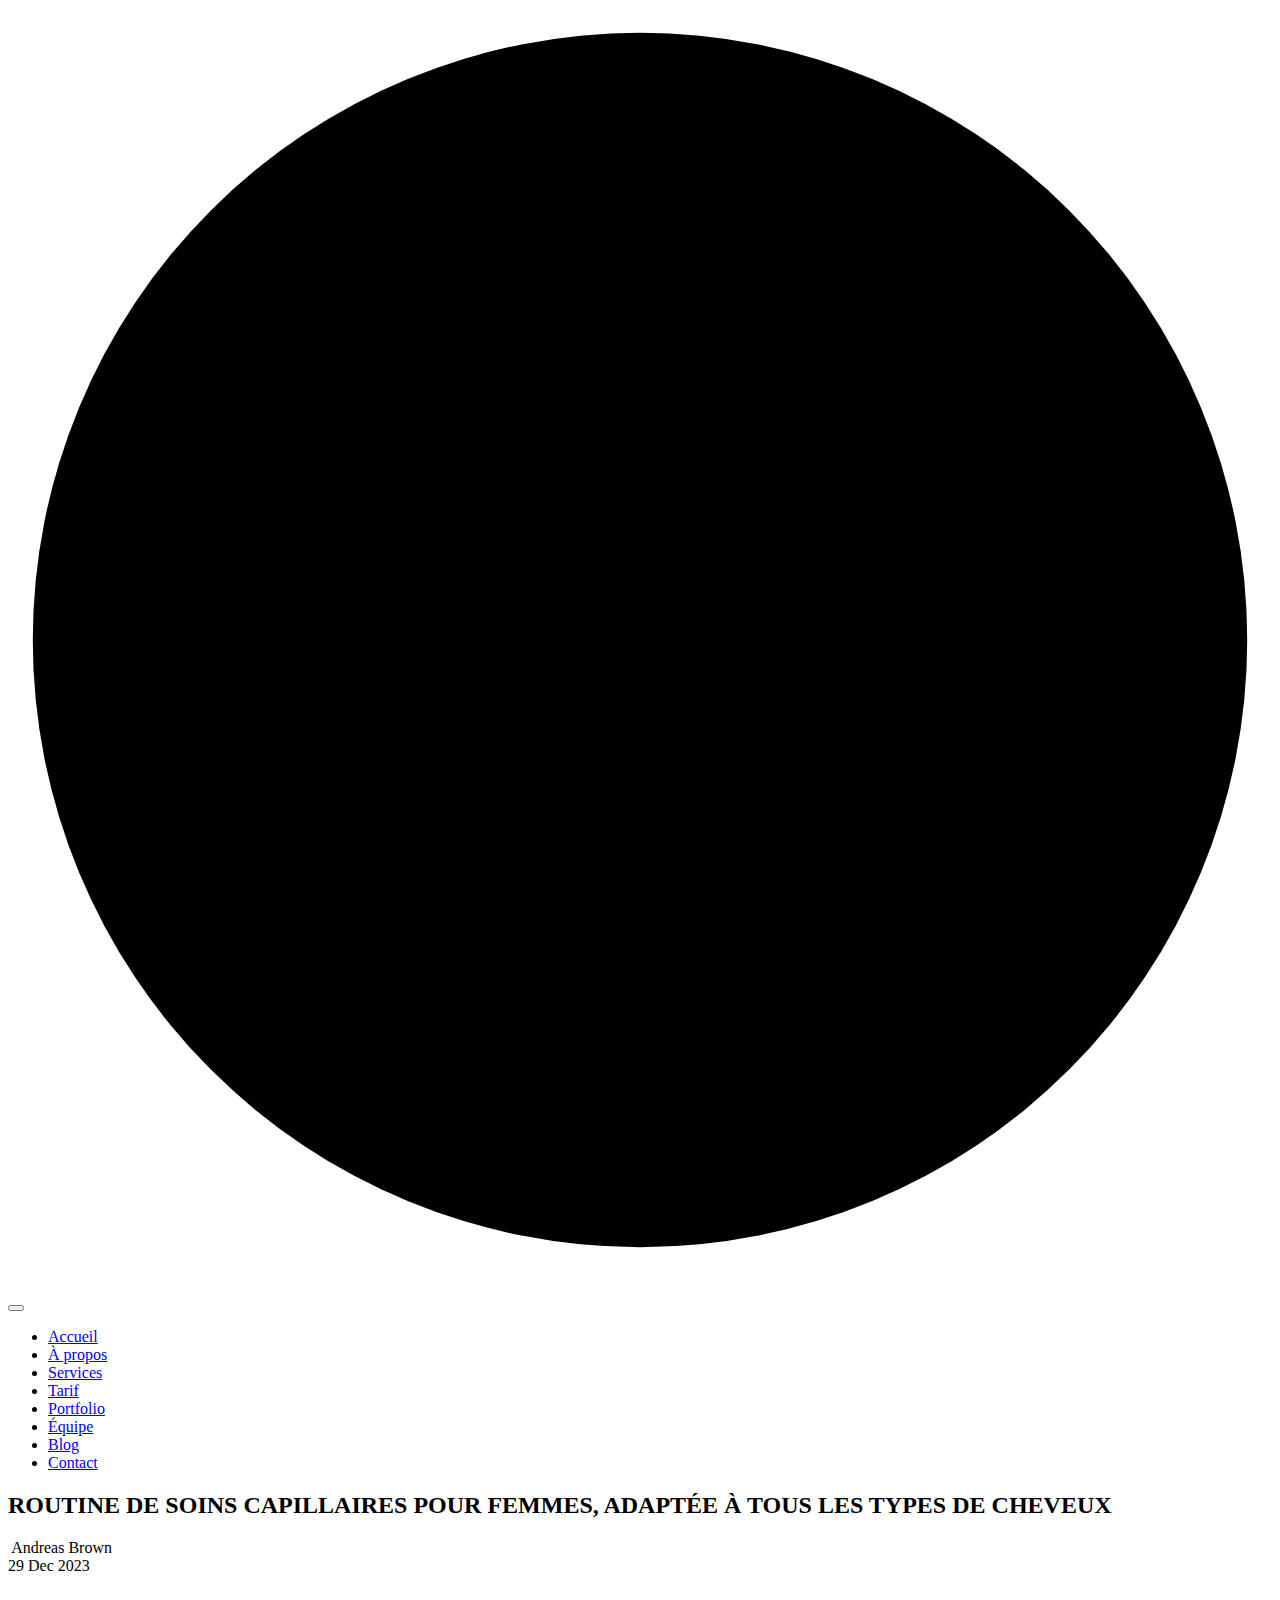
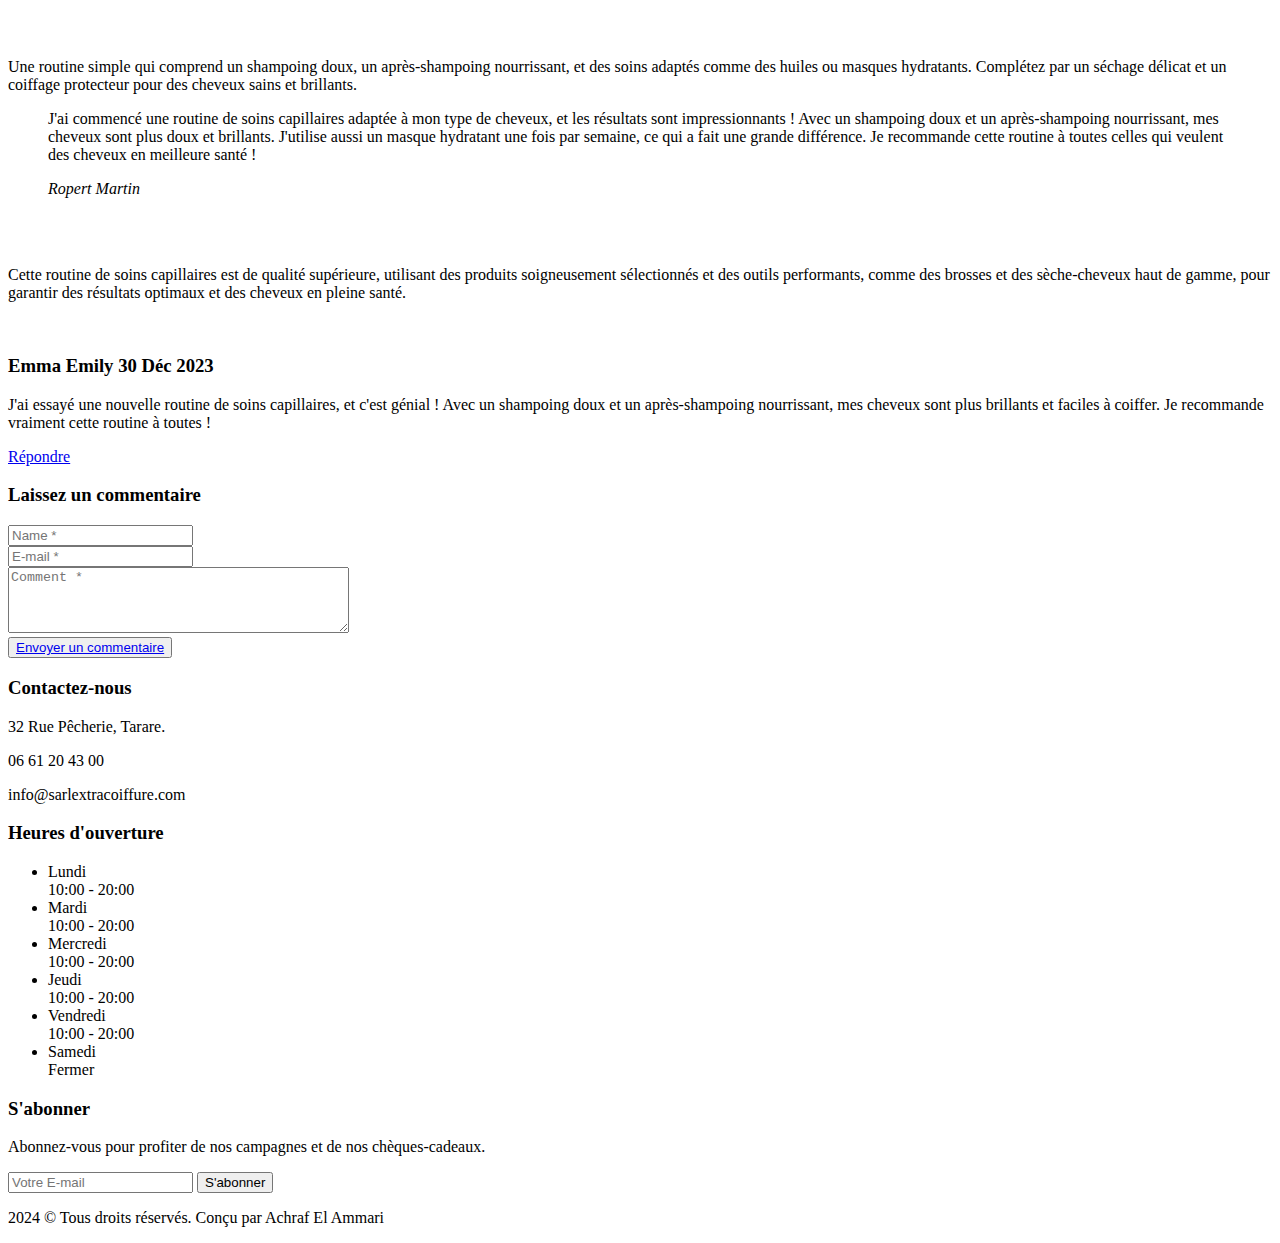
==== post.html @ 092f1a1e "Add files via upload" ====
<!DOCTYPE html>
<html lang="zxx">

<!-- Mirrored from duruthemes.com/demo/html/perukar/onepage-image/post.html by HTTrack Website Copier/3.x [XR&CO'2014], Wed, 23 Oct 2024 11:43:04 GMT -->
<head>
    <meta charset="utf-8">
    <meta http-equiv="X-UA-Compatible" content="IE=edge" />
    <meta name="viewport" content="width=device-width, initial-scale=1, maximum-scale=1" />
    <title>Sarl Extra Coiffure</title>
    <link rel="shortcut icon" href="img/logo1.png" />
    <link rel="stylesheet" href="../../../../../fonts.googleapis.com/css25aa4.css?family=Outfit:wght@300;400;500;600;700;800;900&amp;display=swap">
    <link rel="stylesheet" href="css/plugins.css" />
    <link rel="stylesheet" href="css/style.css" />
    <link rel="preconnect" href="https://fonts.googleapis.com">
    <link rel="preconnect" href="https://fonts.googleapis.com">
    <link rel="preconnect" href="https://fonts.gstatic.com" crossorigin>
    <link href="https://fonts.googleapis.com/css2?family=Kanit:ital,wght@0,100;0,200;0,300;0,400;0,500;0,600;0,700;0,800;0,900;1,100;1,200;1,300;1,400;1,500;1,600;1,700;1,800;1,900&family=Quicksand:wght@300..700&family=Ysabeau+SC:wght@1..1000&display=swap" rel="stylesheet">
    <link rel="preconnect" href="https://fonts.googleapis.com">
<link rel="preconnect" href="https://fonts.gstatic.com" crossorigin>
<link href="https://fonts.googleapis.com/css2?family=Kanit:ital,wght@0,100;0,200;0,300;0,400;0,500;0,600;0,700;0,800;0,900;1,100;1,200;1,300;1,400;1,500;1,600;1,700;1,800;1,900&family=Nunito:ital,wght@0,200..1000;1,200..1000&family=Quicksand:wght@300..700&family=Ysabeau+SC:wght@1..1000&display=swap" rel="stylesheet">
</head>
<body>
    <!-- Preloader -->
    <div class="preloader-bg"></div>
    <div id="preloader">
        <div id="preloader-status">
            <div class="preloader-position loader"> <span></span> </div>
        </div>
    </div>
    <!-- Progress scroll totop -->
    <div class="progress-wrap cursor-pointer">
        <svg class="progress-circle svg-content" width="100%" height="100%" viewBox="-1 -1 102 102">
            <path d="M50,1 a49,49 0 0,1 0,98 a49,49 0 0,1 0,-98" />
        </svg>
    </div>
    <!-- Navbar -->
    <nav class="navbar navbar-expand-lg">
        <div class="container">
            <!-- Logo -->
            <div class="logo-wrapper">
                <a class="logo" href="index.html"> <img src="img/logo.png" class="logo-img" alt=""> </a>
                <!-- <a class="logo" href="index.html"> <h2>Perukar <span>Barber Shop</span></h2> </a> -->
            </div>
            <!-- Button -->
            <button class="navbar-toggler" type="button" data-bs-toggle="collapse" data-bs-target="#navbar" aria-controls="navbar" aria-expanded="false" aria-label="Toggle navigation"> <span class="navbar-toggler-icon"><i class="ti-menu"></i></span> </button>
            <!-- Menu -->
            <div class="collapse navbar-collapse" id="navbar">
                <ul class="navbar-nav ms-auto">
                    <li class="nav-item"><a class="nav-link" href="index.html#home">Accueil</a></li>
                    <li class="nav-item"><a class="nav-link" href="index.html#about">À propos</a></li>
                    <li class="nav-item"><a class="nav-link" href="index.html#services">Services</a></li>
                    <li class="nav-item"><a class="nav-link" href="index.html#pricing">Tarif</a></li>
                    <li class="nav-item"><a class="nav-link" href="index.html#portfolio">Portfolio</a></li>
                    <li class="nav-item"><a class="nav-link" href="index.html#team">Équipe</a></li>
                    <li class="nav-item"><a class="nav-link" href="index.html#blog">Blog</a></li>
                    <li class="nav-item"><a class="nav-link" href="index.html#contact">Contact</a></li>
                </ul>
            </div>
        </div>
    </nav>
    <!-- Header Banner -->
    <div class="banner-header valign bg-img bg-fixed" data-overlay-dark="6" data-background="img/slider/8.png">
        <div class="container">
            <div class="row justify-content-center">
                <div class="col-md-8 text-center caption mt-60">
                    <h2>ROUTINE DE SOINS CAPILLAIRES POUR FEMMES, ADAPTÉE À TOUS LES TYPES DE CHEVEUX</h2>
                    <div class="post">
                        <div class="author"> <img src="img/team/3.jpg" alt="" class="avatar"> <span>Andreas Brown</span> </div>
                        <div class="date-comment"> <i class="ti-calendar"></i> 29 Dec 2023 </div>
                    </div>
                </div>
            </div>
        </div>
    </div>
    <!-- Post -->
    <section class="section-padding">
        <div class="container">
            <div class="row">
                <div class="col-md-12"> <img src="img/slider/8.png" class="mb-30" alt="">
                    <h3 style="color: white; font-family: 'Kanit', sans-serif;">ROUTINE DE SOINS CAPILLAIRES POUR FEMMES, ADAPTÉE À TOUS LES TYPES DE CHEVEUX</h3>
                    <p>Une routine simple qui comprend un shampoing doux, un après-shampoing nourrissant, et des soins adaptés comme des huiles ou masques hydratants. Complétez par un séchage délicat et un coiffage protecteur pour des cheveux sains et brillants.</p>
                    
                    <blockquote>
                        <p>J'ai commencé une routine de soins capillaires adaptée à mon type de cheveux, et les résultats sont impressionnants ! Avec un shampoing doux et un après-shampoing nourrissant, mes cheveux sont plus doux et brillants. J'utilise aussi un masque hydratant une fois par semaine, ce qui a fait une grande différence. Je recommande cette routine à toutes celles qui veulent des cheveux en meilleure santé !</p> <cite>Ropert Martin</cite>
                    </blockquote>
                    <div class="row">
                        <div class="col-md-6"> <img src="img/news/post1.png" class="mb-30" alt=""> </div>
                        <div class="col-md-6"> <img src="img/news/post2.png" class="mb-30" alt=""> </div>
                    </div>
                    <p>Cette routine de soins capillaires est de qualité supérieure, utilisant des produits soigneusement sélectionnés et des outils performants, comme des brosses et des sèche-cheveux haut de gamme, pour garantir des résultats optimaux et des cheveux en pleine santé.</p>
                </div>
            </div>
            <div class="post-comment-section">
                <div class="row">
                    <!-- Comment -->
                    <div class="col-md-6">
                        <div class="news-post-comment-wrap">
                            <div class="post-user-comment"> <img src="img/team/5.png" alt=""> </div>
                            <div class="post-user-content">
                                <h3>Emma Emily<span> 30 Déc 2023</span></h3>
                                <p>J'ai essayé une nouvelle routine de soins capillaires, et c'est génial ! Avec un shampoing doux et un après-shampoing nourrissant, mes cheveux sont plus brillants et faciles à coiffer. Je recommande vraiment cette routine à toutes !</p> <a class="post-repay" href="#">Répondre<i class="ti-back-left"></i></a>
                            </div>
                        </div>
                    </div>
                    <!-- Contact Form -->
                    <div class="col-md-5 offset-md-1 mb-30">
                        <h3 class="mb-30">Laissez un commentaire</h3>
                        <form method="post" class="row">
                            <div class="col-md-6">
                                <input type="text" name="name" id="name" placeholder="Name *" required="">
                            </div>
                            <div class="col-md-6">
                                <input type="email" name="email" id="email" placeholder="E-mail *" required="">
                            </div>
                            <div class="col-md-12">
                                <textarea name="message" id="message" cols="40" rows="4" placeholder="Comment *" required=""></textarea>
                            </div>
                            <div class="col-md-12">
                                <button class="button-4"><a href="#0"><span>Envoyer un commentaire</span></a></button>
                            </div>
                        </form>
                    </div>
                </div>
            </div>
        </div>
    </section>
    <!-- Footer -->
    <footer class="footer">
        <div class="footer-top">
            <div class="container">
                <div class="row">
                    <div class="col-md-3">
                        <div class="footer-column footer-contact">
                            <h3 class="footer-title">Contactez-nous</h3>
                            <p class="footer-contact-text">32 Rue Pêcherie, Tarare.
                            </p>
                            <div class="footer-contact-info">
                                <p class="footer-contact-phone">06 61 20 43 00</p>
                                <p class="footer-contact-mail">info@sarlextracoiffure.com</p>
                            </div>
                            <div class="footer-about-social-list"> <a href="#"><i class="ti-instagram"></i></a> <a href="#"><i class="ti-twitter"></i></a> <a href="#"><i class="ti-youtube"></i></a> <a href="#"><i class="ti-facebook"></i></a> <a href="#"><i class="ti-pinterest"></i></a> </div>
                        </div>
                    </div>
                    <div class="col-md-3 offset-md-1">
                        <div class="item opening">
                            <h3 class="footer-title">Heures d'ouverture</h3>
                            <ul>
                                <li>
                                    <div class="tit">Lundi</div>
                                    <div class="dots"></div> <span>10:00 - 20:00</span>
                                </li>
                                <li>
                                    <div class="tit">Mardi</div>
                                    <div class="dots"></div> <span>10:00 - 20:00</span>
                                </li>
                                <li>
                                    <div class="tit">Mercredi</div>
                                    <div class="dots"></div> <span>10:00 - 20:00</span>
                                </li>
                                <li>
                                    <div class="tit">Jeudi</div>
                                    <div class="dots"></div> <span>10:00 - 20:00</span>
                                </li>
                                <li>
                                    <div class="tit">Vendredi</div>
                                    <div class="dots"></div> <span>10:00 - 20:00</span>
                                </li>
                                <li>
                                    <div class="tit">Samedi</div>
                                    <div class="dots"></div> <span>Fermer</span>
                                </li>
                            </ul>
                        </div>
                    </div>
                    <div class="col-md-4 offset-md-1">
                        <div class="footer-column footer-explore clearfix">
                            <h3 class="footer-title">S'abonner</h3>
                            <div class="row subscribe">
                                <div class="col-md-12">
                                    <p>Abonnez-vous pour profiter de nos campagnes et de nos chèques-cadeaux.</p>
                                    <form>
                                        <input type="text" name="search" placeholder="Votre E-mail" required>
                                        <button>S'abonner</button>
                                    </form>
                                </div>
                            </div>
                        </div>
                    </div>
                </div>
            </div>
        </div>
        <div class="footer-bottom">
            <div class="container">
                <div class="row">
                    <div class="col-md-12">
                        <div class="footer-bottom-inner">
                            <p class="footer-bottom-copy-right">2024 © Tous droits réservés. Conçu par <a target="_blank">Achraf El Ammari</a></p>
                        </div>
                    </div>
                </div>
            </div>
        </div>
    </footer>
    <!-- jQuery -->
    <script src="js/jquery-3.6.3.min.js"></script>
    <script src="js/jquery-migrate-3.0.0.min.js"></script>
    <script src="js/modernizr-2.6.2.min.js"></script>
    <script src="js/imagesloaded.pkgd.min.js"></script>
    <script src="js/jquery.isotope.v3.0.2.js"></script>
    
    <script src="js/popper.min.js"></script>
    <script src="js/bootstrap.min.js"></script>
    <script src="js/scrollIt.min.js"></script>
    <script src="js/jquery.waypoints.min.js"></script>
    <script src="js/owl.carousel.min.js"></script>
    <script src="js/jquery.stellar.min.js"></script>
    <script src="js/jquery.magnific-popup.js"></script>
    <script src="js/YouTubePopUp.js"></script>
    <script src="js/select2.js"></script>
    <script src="js/datepicker.js"></script>
    <script src="js/smooth-scroll.min.js"></script>
    <script src="js/custom.js"></script>
</body>

<!-- Mirrored from duruthemes.com/demo/html/perukar/onepage-image/index.html by HTTrack Website Copier/3.x [XR&CO'2014], Wed, 23 Oct 2024 11:42:43 GMT -->
</html>
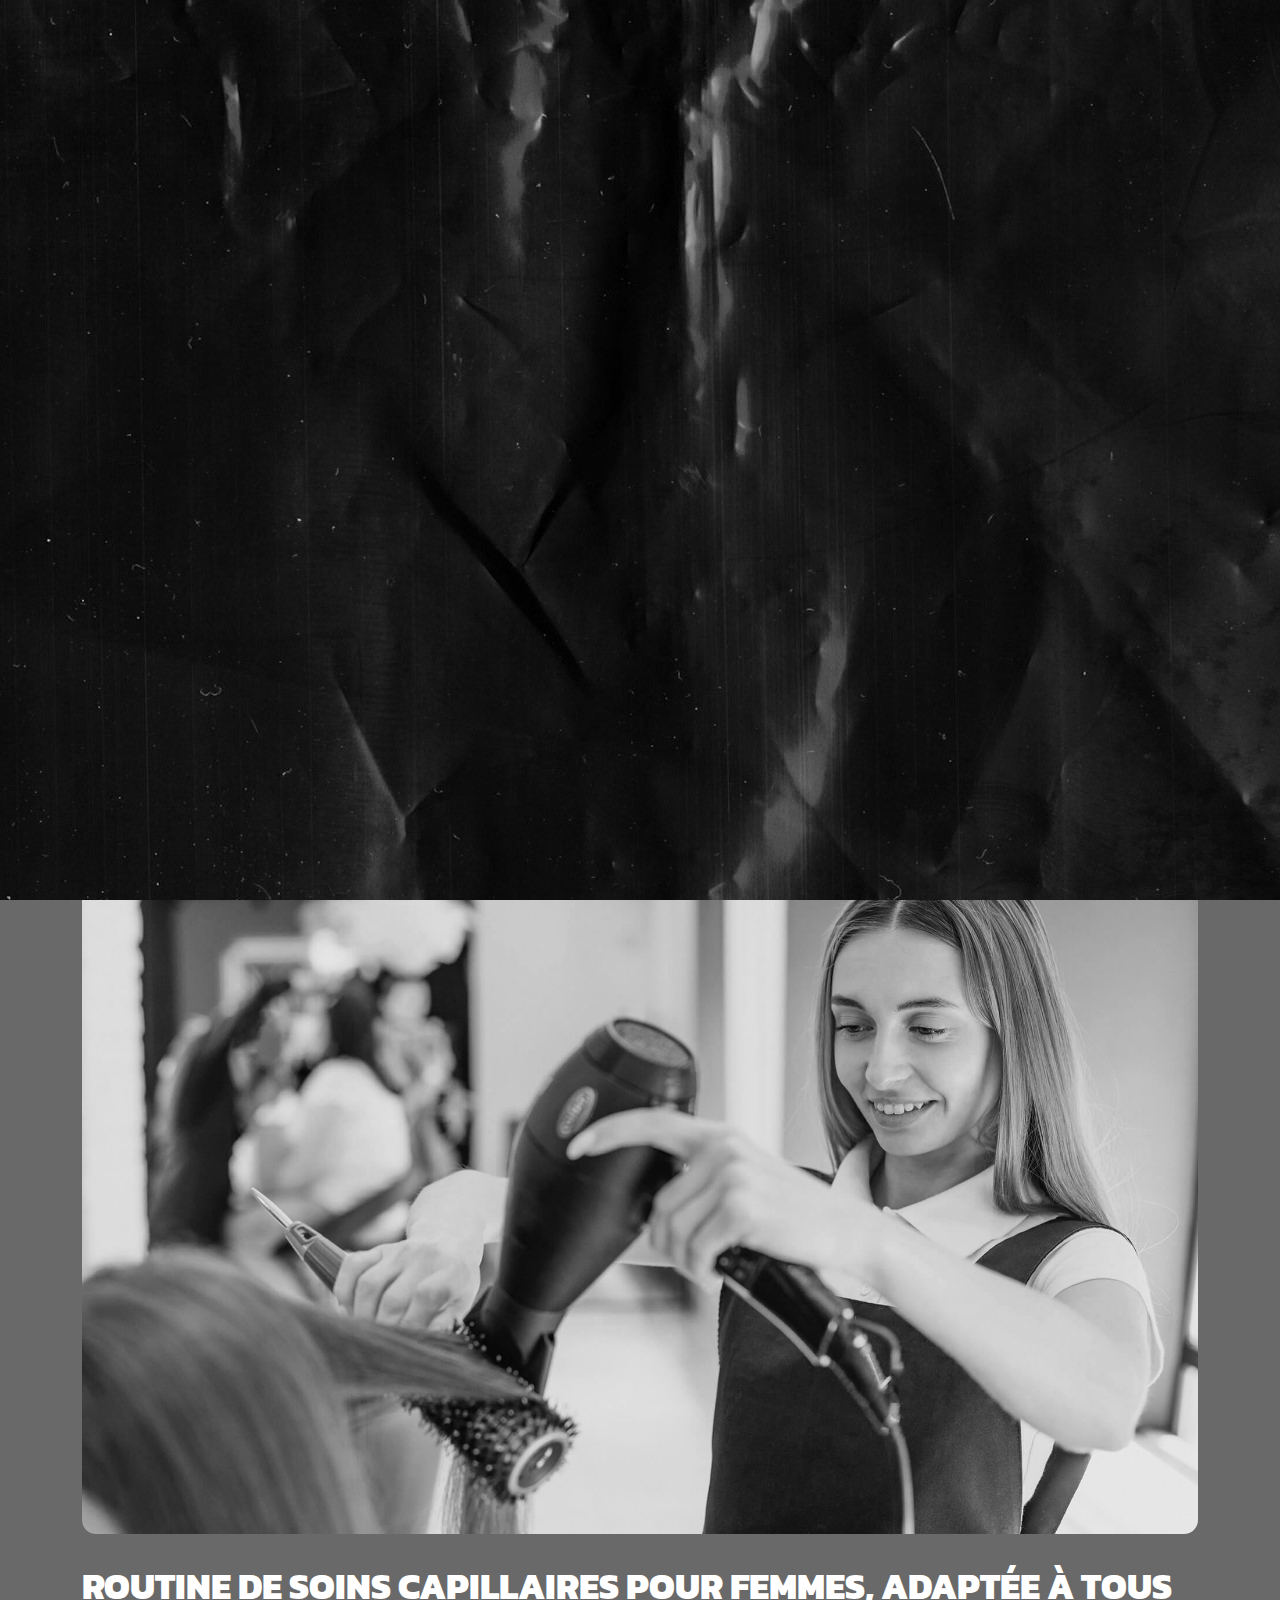
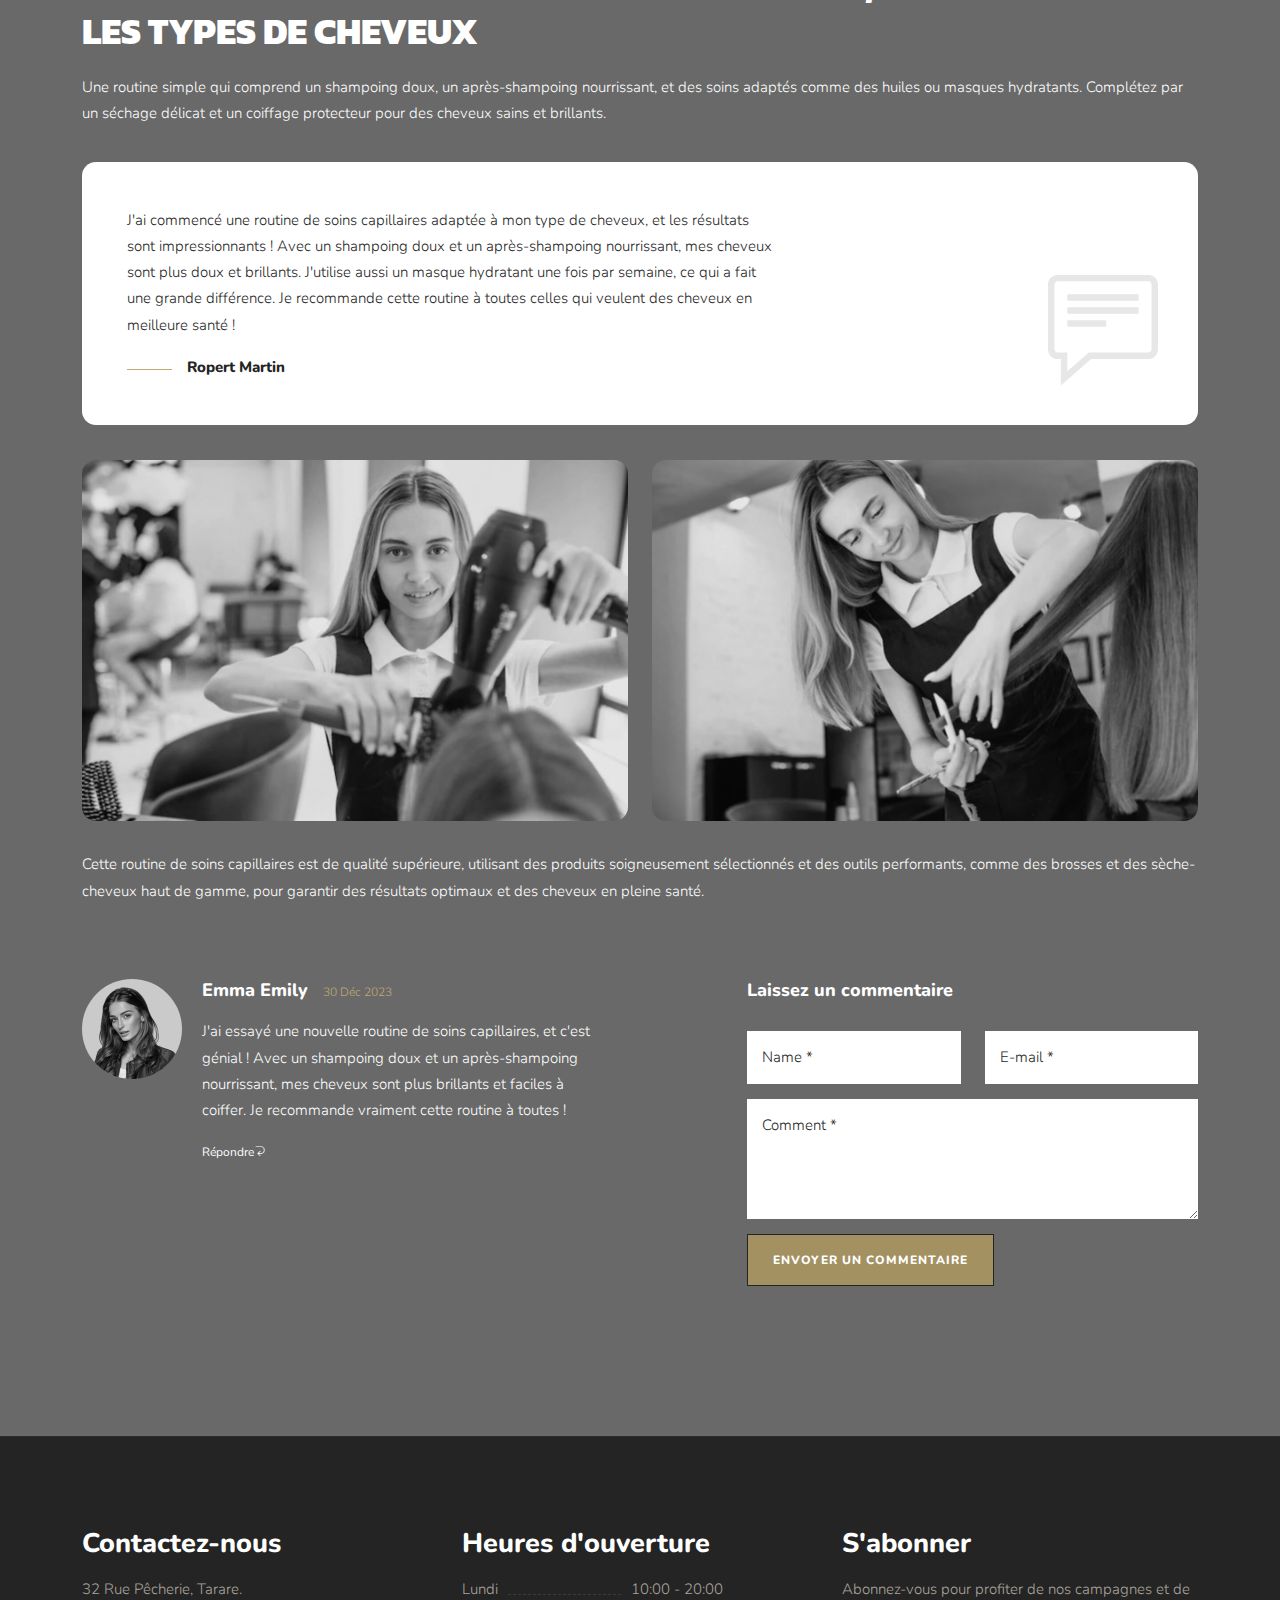
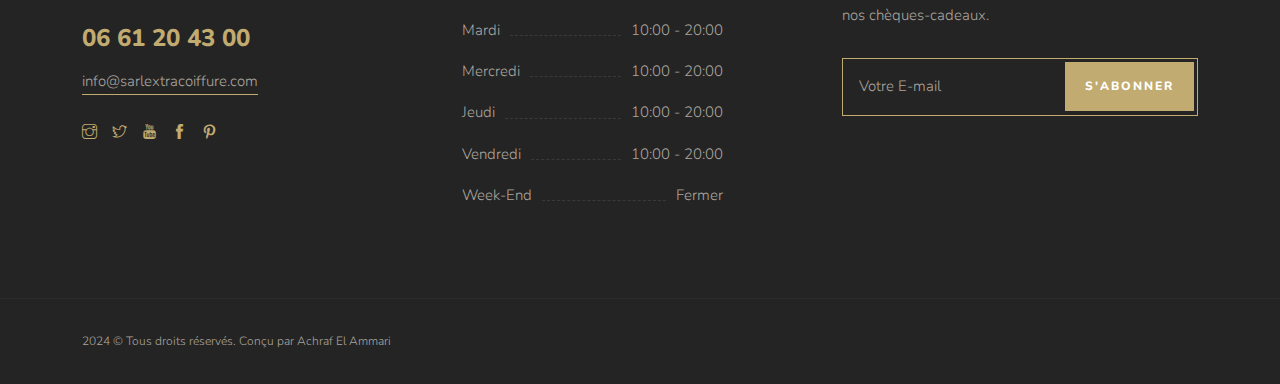
==== commit deaea9ec: "Update post.html" ====
--- a/post.html
+++ b/post.html
@@ -166,7 +166,7 @@
                                     <div class="dots"></div> <span>10:00 - 20:00</span>
                                 </li>
                                 <li>
-                                    <div class="tit">Samedi</div>
+                                    <div class="tit">Week-End</div>
                                     <div class="dots"></div> <span>Fermer</span>
                                 </li>
                             </ul>
@@ -223,4 +223,4 @@
 </body>
 
 <!-- Mirrored from duruthemes.com/demo/html/perukar/onepage-image/index.html by HTTrack Website Copier/3.x [XR&CO'2014], Wed, 23 Oct 2024 11:42:43 GMT -->
-</html>+</html>
--- a/css/style.css
+++ b/css/style.css
@@ -0,0 +1,6393 @@
+/* -------------------------------------------------------
+
+ 01. Custon font style
+ 02. Basics and Typography style
+ 03. Helper style
+ 04. Selection style 
+ 05. Preloader style
+ 06. Owl-Theme custom style
+ 07. Section style
+ 08. Navbar style
+ 09. Header style
+ 10. Slider-fade style (Homepage Slider)
+ 11. Slider style (Inner Page Slider)
+ 12. Kenburns Slider style
+ 13. Page Banner Header style
+ 14. Video Background style
+ 15. About style
+ 16. Team style
+ 17. Barber Services style
+ 18. Barber Services 2 style
+ 19. First Class Services
+ 20. Services Box style
+ 21. Services-1 style
+ 22. Clients style
+ 23. Gallery style
+ 24. Testimonials style 
+ 25. Opening Hours style
+ 26. Promo Video style
+ 27. Booking Form style
+ 28. Pricing Tabs style
+ 29. Pricing style
+ 30. Pricing 2 style
+ 31. Pricing 3 style
+ 32. Parallax Slider style
+ 33. Accordion Box (for Faqs) style
+ 34. Shop style
+ 35. News & Blog 1 style
+ 36. News & Blog 2 style
+ 37. Post style
+ 38. Contact style
+ 39. Coming Soon
+ 40. 404 Page style
+ 41. Buttons style
+ 42. Footer style
+ 43. toTop Button style
+ 44. Overlay Effect Bg image style
+ 45. Responsive (Media Query)
+ 
+------------------------------------------------------- */
+
+
+/* ======= Basic and Typography style ======= */
+
+html,
+body {
+    -moz-osx-font-smoothing: grayscale;
+    -webkit-font-smoothing: antialiased;
+    -moz-font-smoothing: antialiased;
+    font-smoothing: antialiased;
+}
+
+* {
+    margin: 0;
+    padding: 0;
+    -webkit-box-sizing: border-box;
+    box-sizing: border-box;
+    outline: none;
+    list-style: none;
+    word-wrap: break-word;
+}
+
+body {
+    font-family: "Nunito", sans-serif;
+    font-size: 15px;
+    font-weight: 300;
+    line-height: 1.75em;
+    color: #242424;
+    overflow-x: hidden !important;
+    background: #696969;
+    background-attachment: fixed;
+    background-image: url(/img/photo-1698067929252-5821e0c4b874.jpg);
+}
+
+p {
+    font-family: "Nunito", sans-serif;
+    font-size: 15px;
+    font-weight: 300;
+    line-height: 1.75em;
+    color: #ffffff;
+    margin-bottom: 15px;
+}
+
+h1,
+h2,
+h3,
+h4,
+h5,
+h6 {
+    font-family: "Nunito", sans-serif;
+    font-weight: 800;
+    line-height: 1.25em;
+    margin: 0 0 20px 0;
+}
+
+h1 {
+    font-size: 60px;
+}
+
+h2 {
+    font-size: 48px;
+}
+
+h3 {
+    font-size: 36px;
+}
+
+h4 {
+    font-size: 27px;
+}
+
+h5 {
+    font-size: 24px;
+}
+
+h6 {
+    font-size: 18px;
+}
+
+img {
+    width: 100%;
+    height: auto;
+}
+
+img {
+    -webkit-transition: all 0.5s;
+    -o-transition: all 0.5s;
+    transition: all 0.5s;
+    color: #f4f4f4;
+    border-radius: 14px;
+}
+
+span,
+a,
+a:hover {
+    display: inline-block;
+    text-decoration: none;
+    color: inherit;
+}
+
+b {
+    font-weight: 800;
+    color: #242424;
+}
+
+.flex {
+    display: -webkit-box;
+    display: -ms-flexbox;
+    display: flex;
+    outline: none;
+}
+
+
+/* text field */
+
+input[type="password"]:focus,
+input[type="email"]:focus,
+input[type="text"]:focus,
+input[type="file"]:focus,
+input[type="radio"]:focus,
+input[type="checkbox"]:focus,
+textarea:focus {
+    outline: none;
+}
+
+input[type="password"],
+input[type="email"],
+input[type="text"],
+input[type="file"],
+textarea {
+    max-width: 100%;
+    margin-bottom: 15px;
+    padding: 15px 40px 15px 15px;
+    height: auto;
+    background-color: #fff;
+    -webkit-box-shadow: none;
+    box-shadow: none;
+    border-width: 0 0 1px;
+    border-style: solid;
+    display: block;
+    width: 100%;
+    line-height: 1.5em;
+    font-family: "Nunito", sans-serif;
+    font-size: 15px;
+    font-weight: 300;
+    color: #242424;
+    background-image: none;
+    border: none;
+    border-color: ease-in-out .15s, box-shadow ease-in-out .15s;
+}
+
+input[type="submit"],
+input[type="reset"],
+input[type="button"],
+button {
+    text-shadow: none;
+    -webkit-box-shadow: none;
+    box-shadow: none;
+    line-height: 1.75em;
+    -webkit-transition: background-color .15s ease-out;
+    transition: background-color .15s ease-out;
+    background: transparent;
+    border: 0px solid transparent;
+}
+
+input[type="submit"]:hover,
+input[type="reset"]:hover,
+input[type="button"]:hover,
+button:hover {
+    border: 0px solid transparent;
+}
+
+select {
+    padding: 10px;
+    border-radius: 5px;
+}
+
+table,
+th,
+tr,
+td {
+    border: 1px solid #f8f5f0;
+}
+
+th,
+tr,
+td {
+    padding: 10px;
+}
+
+input[type="radio"],
+input[type="checkbox"] {
+    display: inline;
+}
+
+input[type="submit"] {
+    font-weight: 300;
+    font-family: "Nunito", sans-serif;
+    text-transform: uppercase;
+    background: #242424;
+    color: #fff;
+    padding: 8px 24px;
+    margin: 0;
+    position: relative;
+    font-size: 15px;
+    letter-spacing: 2px;
+}
+
+.alert-success {
+    background: transparent;
+    color: #fff;
+    border: 1px solid #c2ab70;
+    border-radius: 0px;
+}
+
+
+/* placeholder */
+
+::-webkit-input-placeholder {
+    color: #242424;
+    font-size: 15px;
+    font-weight: 300;
+}
+
+:-moz-placeholder {
+    color: #242424;
+}
+
+::-moz-placeholder {
+    color: #242424;
+    opacity: 1;
+}
+
+:-ms-input-placeholder {
+    color: #242424;
+}
+
+
+/* blockquote */
+
+blockquote {
+    padding: 45px;
+    display: block;
+    position: relative;
+    background-color: #fff;
+    overflow: hidden;
+    margin: 35px 0;
+    font-size: 15px;
+    font-weight: 300;
+    line-height: 1.75em;
+    color: #242424;
+    border-radius: 14px;
+}
+
+blockquote p {
+    font-family: inherit;
+    margin-bottom: 0 !important;
+    color: inherit;
+    max-width: 650px;
+    width: 100%;
+    position: relative;
+    z-index: 3;
+}
+
+blockquote:before {
+    content: '\e645';
+    font-family: 'Themify';
+    position: absolute;
+    right: 40px;
+    bottom: 40px;
+    font-size: 110px;
+    opacity: 0.1;
+    line-height: 1;
+    color: #c2ab70#c2ab70;
+}
+
+blockquote p {
+    margin-bottom: 0;
+}
+
+blockquote p a {
+    color: inherit;
+}
+
+blockquote cite {
+    display: inline-block;
+    font-family: "Nunito", sans-serif;
+    font-size: 15px;
+    position: relative;
+    padding-left: 60px;
+    border-color: inherit;
+    line-height: 1;
+    margin-top: 22px;
+    font-style: normal;
+    color: #242424;
+    font-weight: 800;
+}
+
+blockquote cite:before {
+    content: '';
+    position: absolute;
+    left: 0;
+    bottom: 5px;
+    width: 45px;
+    height: 1px;
+    border-top: 1px solid;
+    border-color: inherit;
+    color: #c2ab70;
+}
+
+
+/* ======= Helper style ======= */
+
+:root {
+    scroll-behavior: auto;
+}
+
+.mt-0 {
+    margin-top: 0 !important;
+}
+
+.mt-15 {
+    margin-top: 15px !important;
+}
+
+.mt-20 {
+    margin-top: 20px !important;
+}
+
+.mt-30 {
+    margin-top: 30px !important;
+}
+
+.mt-60 {
+    margin-top: 60px !important;
+}
+
+.mt-90 {
+    margin-top: 90px !important;
+}
+
+.mb-0 {
+    margin-bottom: 0 !important;
+}
+
+.mb-10 {
+    margin-bottom: 10px !important;
+}
+
+.mb-15 {
+    margin-bottom: 15px !important;
+}
+
+.mb-20 {
+    margin-bottom: 15px !important;
+}
+
+.mb-30 {
+    margin-bottom: 30px !important;
+}
+
+.mb-40 {
+    margin-bottom: 40px !important;
+}
+
+.mb-45 {
+    margin-bottom: 45px !important;
+}
+
+.mb-60 {
+    margin-bottom: 60px !important;
+}
+
+.mb-90 {
+    margin-bottom: 90px !important;
+}
+
+.pb-0 {
+    padding-bottom: 0 !important;
+}
+
+.no-padding {
+    padding: 0 !important;
+}
+
+
+/* important */
+
+.o-hidden {
+    overflow: hidden;
+}
+
+.position-re {
+    position: relative;
+}
+
+.full-width {
+    width: 100%;
+}
+
+.bg-img {
+    background-size: cover;
+    background-repeat: no-repeat;
+}
+
+.bg-fixed {
+    background-attachment: fixed;
+}
+
+.pattern {
+    background-repeat: repeat;
+    background-size: auto;
+}
+
+.bold {
+    font-weight: 400;
+}
+
+.count {
+    font-family: "Nunito", sans-serif;
+}
+
+.valign {
+    display: -webkit-box;
+    display: -ms-flexbox;
+    display: flex;
+    -webkit-box-align: center;
+    -ms-flex-align: center;
+    align-items: center;
+}
+
+.v-middle {
+    position: absolute;
+    width: 100%;
+    top: 50%;
+    left: 0;
+    -webkit-transform: translate(0%, -50%);
+    transform: translate(0%, -50%);
+}
+
+.v-bottom {
+    position: absolute;
+    width: 100%;
+    bottom: 5%;
+    left: 0;
+    -webkit-transform: translate(0%, -5%);
+    transform: translate(0%, -5%);
+}
+
+.js .animate-box {
+    opacity: 0;
+}
+
+
+/* background & color */
+
+.bg-darkbrown {
+    background: #242424;
+}
+
+.bg-darkbrown p {
+    color: #aba59f;
+}
+
+.color-1 {
+    color: #fff;
+}
+
+.color-2 {
+    color: #242424;
+}
+
+.color-3 {
+    color: #242424;
+}
+
+
+/* star - white  */
+
+.star {
+    position: relative;
+    display: inline-block;
+    width: 0;
+    height: 0;
+    margin-left: 0.9em;
+    margin-right: 0.9em;
+    margin-bottom: 2em;
+    border-right: 0.3em solid transparent;
+    border-bottom: 0.7em solid #fff;
+    border-left: 0.3em solid transparent;
+    /* Controlls the size of the stars. */
+    font-size: 8px;
+}
+
+.star:before,
+.star:after {
+    content: "";
+    display: block;
+    width: 0;
+    height: 0;
+    position: absolute;
+    top: 0.6em;
+    left: -1em;
+    border-right: 1em solid transparent;
+    border-bottom: 0.7em solid #fff;
+    border-left: 1em solid transparent;
+    transform: rotate(-35deg);
+}
+
+.star:after {
+    transform: rotate(35deg);
+}
+
+
+/* Star rating  */
+
+.star-rating {
+    position: relative;
+    display: inline-block;
+    width: 0;
+    height: 0;
+    margin-left: 0.9em;
+    margin-right: 0.9em;
+    margin-bottom: 2em;
+    border-right: 0.3em solid transparent;
+    border-bottom: 0.7em solid #ffd27d;
+    border-left: 0.3em solid transparent;
+    /* Controlls the size of the stars. */
+    font-size: 8px;
+}
+
+.star-rating:before,
+.star-rating:after {
+    content: "";
+    display: block;
+    width: 0;
+    height: 0;
+    position: absolute;
+    top: 0.6em;
+    left: -1em;
+    border-right: 1em solid transparent;
+    border-bottom: 0.7em solid #ffd27d;
+    border-left: 1em solid transparent;
+    transform: rotate(-35deg);
+}
+
+.star-rating:after {
+    transform: rotate(35deg);
+}
+
+
+/* ======= Selection style ======= */
+
+::-webkit-selection {
+    color: #fff;
+    background: #242424;
+}
+
+::-moz-selection {
+    color: #fff;
+    background: #242424;
+}
+
+::selection {
+    color: #fff;
+    background: #242424;
+}
+
+
+/* ======= Preloader style ======= */
+
+.preloader-bg,
+#preloader {
+    position: fixed;
+    width: 100%;
+    height: 100%;
+    overflow: hidden;
+    background-image: url(../img/photo-1698067929252-5821e0c4b874.jpg);
+    z-index: 999999;
+}
+
+#preloader {
+    display: table;
+    table-layout: fixed;
+}
+
+#preloader-status {
+    display: table-cell;
+    vertical-align: middle;
+}
+
+.preloader-position {
+    position: relative;
+    margin: 0 auto;
+    text-align: center;
+    -webkit-box-sizing: border-box;
+    -moz-box-sizing: border-box;
+    -ms-box-sizing: border-box;
+    -o-box-sizing: border-box;
+    box-sizing: border-box;
+}
+
+.loader {
+    position: relative;
+    width: 60px;
+    height: 60px;
+    left: 50%;
+    top: auto;
+    margin-left: -22px;
+    margin-top: 2px;
+    -webkit-animation: rotate 1s infinite linear;
+    -moz-animation: rotate 1s infinite linear;
+    -ms-animation: rotate 1s infinite linear;
+    -o-animation: rotate 1s infinite linear;
+    animation: rotate 1s infinite linear;
+    border: 2px solid #e9dacb;
+    -webkit-border-radius: 50%;
+    -moz-border-radius: 50%;
+    -ms-border-radius: 50%;
+    -o-border-radius: 50%;
+    border-radius: 50%;
+}
+
+.loader span {
+    position: absolute;
+    width: 60px;
+    height: 60px;
+    top: -2px;
+    left: -2px;
+    border: 2px solid transparent;
+    border-top: 2px solid #c2ab70;
+    -webkit-border-radius: 50%;
+    -moz-border-radius: 50%;
+    -ms-border-radius: 50%;
+    -o-border-radius: 50%;
+    border-radius: 50%;
+}
+
+@-webkit-keyframes rotate {
+    0% {
+        -webkit-transform: rotate(0deg);
+    }
+
+    100% {
+        -webkit-transform: rotate(360deg);
+    }
+}
+
+@keyframes rotate {
+    0% {
+        transform: rotate(0deg);
+    }
+
+    100% {
+        transform: rotate(360deg);
+    }
+}
+
+
+/* ======= Owl-Theme custom style ======= */
+
+.owl-theme .owl-nav.disabled + .owl-dots {
+    margin-top: 0px;
+    line-height: 1.5;
+    display: block;
+    outline: none;
+}
+
+.owl-theme .owl-nav.disabled + .owl-dots {
+    margin-top: 15px;
+    margin-bottom: 15px;
+}
+
+.owl-theme .owl-dots .owl-dot span {
+    width: 12px;
+    height: 12px;
+    margin: 0 3px;
+    border-radius: 50%;
+    background: transparent;
+    border: 1px solid #c2ab70;
+}
+
+.owl-theme .owl-dots .owl-dot.active span,
+.owl-theme .owl-dots .owl-dot:hover span {
+    background: #c2ab70;
+    border: 1px solid #c2ab70;
+}
+
+
+/* nav style */
+
+.owl-theme .owl-nav {
+    position: absolute !important;
+    top: 45% !important;
+    bottom: auto !important;
+    width: 100%
+}
+
+.owl-theme .owl-nav {
+    position: relative;
+    position: absolute;
+    bottom: 0;
+    left: 50%;
+    -webkit-transform: translateX(-50%);
+    -ms-transform: translateX(-50%);
+    transform: translateX(-50%);
+}
+
+.owl-theme .owl-prev,
+.owl-theme .owl-prev {
+    left: 10px !important
+}
+
+.owl-theme .owl-next {
+    right: 10px !important
+}
+
+.owl-theme .owl-prev,
+.owl-theme .owl-next {
+    color: #fff;
+    position: absolute !important;
+    top: 50%;
+    padding: 0;
+    height: 50px;
+    width: 50px;
+    border-radius: 0%;
+    -webkit-transform: translateY(-50%);
+    -ms-transform: translateY(-50%);
+    transform: translateY(-50%);
+    background: #272727;
+    border: 1px solid #272727;
+    line-height: 0;
+    text-align: center;
+    font-size: 15px
+}
+
+.owl-theme .owl-prev > span,
+.owl-theme .owl-next > span {
+    position: absolute;
+    line-height: 0;
+    top: 50%;
+    left: 50%;
+    -webkit-transform: translate(-50%, -50%);
+    -ms-transform: translate(-50%, -50%);
+    transform: translate(-50%, -50%)
+}
+
+.owl-theme .owl-nav [class*=owl-] {
+    width: 50px;
+    height: 50px;
+    line-height: 45px;
+    background: transparent;
+    border-radius: 100%;
+    color: #c2ab70;
+    font-size: 10px;
+    margin-right: 60px;
+    margin-left: 60px;
+    cursor: pointer;
+    border: 1px solid #c2ab70;
+    transition: all 0.2s ease-in-out;
+    transform: scale(1.0);
+}
+
+.owl-theme .owl-nav [class*=owl-]:hover {
+    transform: scale(0.9);
+    background: transparent;
+    border: 1px solid #242424;
+    color: #242424;
+}
+
+@media screen and (max-width: 768px) {
+    .owl-theme .owl-nav {
+        display: none;
+    }
+}
+
+.owl-carousel .owl-nav button.owl-next,
+.owl-carousel .owl-nav button.owl-prev,
+.owl-carousel button.owl-dot {
+    outline: none;
+}
+
+
+/* ======= Section style ======= */
+
+.section-padding {
+    padding: 120px 0;
+}
+
+.section-padding2 {
+    padding: 0 0 120px 0;
+}
+
+.section-padding h6 {
+    color: #242424;
+    margin-bottom: 15px;
+}
+
+.section-head {
+    position: relative;
+    margin: 0 auto 40px;
+}
+
+.section-head .section-subtitle {
+    color: #c2ab70;
+    font-size: 12px;
+    font-weight: 800;
+    margin-bottom: 0px;
+    text-transform: uppercase;
+    letter-spacing: 2px;
+}
+
+.section-head .section-title {
+    font-family: "Kanit", sans-serif;
+    font-size: 48px;
+    line-height: 1.2em;
+    font-weight: 800;
+    color: rgb(255, 255, 255);
+    letter-spacing: 1px;
+}
+
+.section-head .section-title.white {
+    color: #fff;
+}
+
+.section-head .section-backtitle {
+    position: absolute;
+    bottom: 0;
+    left: 0;
+    width: 100%;
+    text-align: center;
+    font-size: 130px;
+    line-height: 150px;
+    font-family: "Nunito", sans-serif;
+    font-weight: 400;
+    text-transform: uppercase;
+    letter-spacing: 2px;
+    color: transparent;
+    -webkit-text-stroke: 1px #c2ab70;
+    opacity: .3;
+}
+
+.section-head .icon {
+    margin-top: 15px;
+    font-size: 15px;
+    position: relative;
+}
+
+.section-head .icon:after,
+.section-head .icon:before {
+    content: '';
+    position: absolute;
+    width: 60px;
+    height: 1px;
+    background: #c2ab70;
+    top: 50%;
+    right: -80px;
+}
+
+.section-head .icon.white:after,
+.section-head .icon.white:before {
+    background: rgba(255, 255, 255, 0.5);
+}
+
+.section-head .icon:after {
+    right: auto;
+    left: -80px;
+}
+
+.section-head .icon i {
+    color: #c2ab70;
+    margin: 0 2px;
+    font-size: 35px;
+}
+
+
+
+/* ======= Navbar style ======= */
+.navbar {
+    position: absolute;
+    left: 0;
+    top: 0;
+    width: 100%;
+    background: transparent;
+    z-index: 99;
+    padding-right: 0;
+    padding-left: 0;
+    padding-top: 0;
+    padding-bottom: 0;
+    height: 100px;
+    border: none;
+    border-bottom: 1px solid rgba(255, 255, 255, 0.1);
+}
+.navbar-toggler-icon {
+    background-image: none;
+}
+.navbar .navbar-toggler-icon,
+.navbar .icon-bar {
+    color: #FFF;
+}
+.navbar .navbar-nav .nav-link {
+    font-size: 12px;
+    font-weight: 800;
+    letter-spacing: 1px;
+    text-transform: uppercase;
+    color: #fff;
+    margin: 1px;
+    -webkit-transition: all .4s;
+    transition: all .4s;
+    padding-right: 12px;
+    padding-left: 12px;
+}
+.navbar .navbar-nav .nav-link.nav-color {
+    color: #242424;
+}
+.navbar .navbar-nav .nav-link:hover {
+    color: #c2ab70;
+}
+.navbar .navbar-nav .active {
+    color: #c2ab70 !important;
+}
+.navbar .navbar-nav .active i {
+    color: #c2ab70;
+}
+.nav-scroll {
+    background: #242424;
+    padding: 0 0 0 0;
+    position: fixed;
+    top: -100px;
+    left: 0;
+    width: 100%;
+    -webkit-transition: -webkit-transform .5s;
+    transition: -webkit-transform .5s;
+    transition: transform .5s;
+    transition: transform .5s, -webkit-transform .5s;
+    -webkit-transform: translateY(100px);
+    transform: translateY(100px);
+    border: none;
+    border-bottom: 1px solid rgba(255, 255, 255, 0.05);
+    height: 90px;
+}
+.nav-scroll .navbar-toggler-icon,
+.nav-scroll .icon-bar {
+    color: #c2ab70;
+}
+.nav-scroll .navbar-nav .nav-link {
+    color: #fff;
+}
+.nav-scroll .navbar-nav .active {
+    color: #c2ab70 !important;
+}
+.nav-scroll .navbar-nav .logo {
+    padding: 15px 0;
+    color: #242424#242424;
+}
+.nav-scroll .logo-img {
+    width: 110px;
+}
+.nav-scroll .logo-img {
+    margin-bottom: 0px;
+}
+.nav-scroll .logo-wrapper .logo h2 {
+    font-family: "Nunito", sans-serif;
+    font-size: 27px;
+    font-weight: 800;
+    display: block;
+    width: 100%;
+    position: relative;
+    color: #fff;
+    margin-bottom: 0;
+    text-transform: uppercase;
+}
+.nav-scroll .logo-wrapper .logo span {
+    display: block;
+    font-family: "Nunito", sans-serif;
+    font-size: 12px;
+    color: #c2ab70;
+    font-weight: 400;
+    letter-spacing: 4px;
+    display: block;
+    margin-top: 0px;
+    line-height: 1em;
+    text-transform: uppercase;
+}
+.nav-scroll .logo-wrapper {}
+.logo-wrapper {
+    float: left;
+}
+.logo-wrapper .logo h2 {
+    font-family: "Nunito", sans-serif;
+    font-size: 27px;
+    font-weight: 800;
+    display: block;
+    width: 100%;
+    position: relative;
+    color: #fff;
+    margin-bottom: 0;
+    text-transform: uppercase;
+}
+.logo-wrapper .logo h2 a i {
+    color: #242424;
+    font-size: 20px;
+    vertical-align: super;
+}
+.logo-wrapper .logo span {
+    display: block;
+    font-family: "Nunito", sans-serif;
+    font-size: 12px;
+    color: #c2ab70;
+    font-weight: 400;
+    letter-spacing: 4px;
+    display: block;
+    margin-top: 0px;
+    line-height: 1em;
+    text-transform: uppercase;
+}
+.logo {
+    padding: 0;
+}
+.logo-img {
+    width: 120px;
+    margin-bottom: 0px;
+}
+.dropdown .nav-link i {
+    padding-left: 0px;
+    font-size: 8px;
+    color: rgba(255, 255, 255, 0.5);
+}
+.navbar .dropdown-menu .dropdown-item {
+    padding: 7px 0;
+    font-family: "Nunito", sans-serif;
+    font-size: 15px;
+    font-weight: 400;
+    color: #fff;
+    position: relative;
+    -webkit-transition: all .4s;
+    transition: all .4s;
+    background-color: transparent;
+}
+.navbar .dropdown-menu .dropdown-item span {
+    display: block;
+    cursor: pointer;
+}
+.navbar .dropdown-menu .dropdown-item i {
+    padding: 13px 0 0 5px;
+    font-size: 8px;
+    float: right;
+}
+.navbar .dropdown-menu .dropdown:hover > .dropdown-item,
+.navbar .dropdown-menu .dropdown-item.active,
+.navbar .dropdown-menu .dropdown-item:hover {
+    color: #c2ab70;
+}
+.navbar .dropdown-toggle::after {
+    display: none;
+}
+.navbar .dropdown-menu li {
+   border-bottom: 1px solid rgba(255, 255, 255, 0.02);
+}
+.navbar .dropdown-menu li:last-child {
+   border-bottom: none;
+}
+.navbar .dropdown-menu .dropdown-menu.pull-left {
+    top: 0;
+    left: auto;
+    right: 100%;
+}
+
+/* Navbar Media Query */
+@media screen and (min-width: 992px) {
+    .navbar .dropdown-menu {
+        display: block;
+        opacity: 0;
+        visibility: hidden;
+        -webkit-transform: translateY(20px);
+        transform: translateY(20px);
+        width: 200px;
+        padding: 15px;
+        border-radius: 0;
+        border: 0;
+        background-color: #242424;
+        -webkit-transition: all .3s;
+        transition: all .3s;
+    }
+    .navbar .dropdown-menu .dropdown-menu {
+        left: calc(100% + 5px);
+        top: -10px;
+        right: auto;
+        min-width: 200px;
+        transform: translateY(0);
+    }
+    .navbar .dropdown:hover > .dropdown-menu {
+        opacity: 1;
+        visibility: visible;
+        transform: translateY(0);
+    }    
+}
+@media screen and (max-width: 991px) {
+    .navbar {
+        padding-left: 0px;
+        padding-right: 0px;
+        background: transparent;
+        padding-top: 0px;
+        padding-bottom: 0px;
+    }
+    .nav-scroll {
+        background: #242424;
+    }
+    .logo-wrapper {
+        float: left;
+        padding: 19px 0 19px 15px;
+    }
+    .nav-scroll .logo-wrapper {
+        padding: 17px 15px;
+        background-color: transparent;
+    }
+    .nav-scroll .logo-img {
+        width: 110px;
+    }
+    .navbar .logo {
+        text-align: left;
+        margin-left: 0px;
+    }
+    .nav-scroll .logo {}
+    .logo-img {
+        margin-bottom: 0px;
+        width: 120px;
+    }
+    .navbar button {
+        margin-right: 0px;
+        outline: none !important;
+        background: transparent;
+        margin-top: 15px;
+        border: none;
+    }
+    .navbar button:hover {
+        background: transparent;
+    }
+    .navbar button:active,
+    .navbar button:focus,
+    .navbar button:hover {
+        background: transparent;
+        outline: none;
+        color: transparent !important;
+    }
+    .navbar .container {
+        max-width: 100%;
+        padding: 0;
+    }
+    .navbar .nav-link {
+        margin: 0px auto !important;
+    }
+    .navbar .navbar-nav .nav-link {
+        color: #fff;
+    }
+    .nav-scroll .navbar-collapse .nav-link {
+        color: #fff !important;
+    }
+    .nav-scroll .navbar-collapse .active {
+        color: #c2ab70 !important;
+    }   
+    .navbar .dropdown-menu .dropdown-item {
+        padding: 0 15px;
+        font-size: 15px;
+        line-height: 40px;
+    }
+    .navbar .dropdown-menu .dropdown-item.dropdown-toggle {
+        font-weight: 500;
+    }
+    .navbar .dropdown-submenu .dropdown-toggle::after {
+        right: 15px;
+        font-size: 13px;
+    }
+    .navbar .dropdown-submenu:hover > .dropdown-toggle::after {
+        transform: rotate(0deg);
+    }
+    .navbar .dropdown-submenu .dropdown-toggle.show::after {
+        transform: rotate(90deg);
+    }
+    .navbar .dropdown-menu {
+        border: none;
+        padding: 0;
+        border-radius: 0;
+        margin: 0;
+        background: #242424;
+    }
+    .navbar .dropdown-submenu .dropdown-menu {
+        margin: 0;
+        padding: 0 0 0 20px;
+    }
+    
+    .navbar .dropdown-menu li a {
+        padding: 0 15px;
+    }
+    
+    .navbar .navbar-nav .nav-link {
+        padding-right: 0px;
+        padding-left: 0px;
+    }
+
+    .navbar .navbar-collapse {
+        max-height: 450px;
+        overflow: auto;
+        background: #242424;
+        text-align: left;
+        padding: 20px;
+    }
+}
+
+
+
+/* ======= Header style ======= */
+
+.header {
+    min-height: 100vh;
+    overflow: hidden;
+}
+
+.header .caption .o-hidden {
+    display: inline-block;
+}
+
+.header .caption span.icon {
+    font-size: 30px;
+    margin-bottom: 15px;
+    -webkit-animation-delay: .1s;
+    animation-delay: .1s;
+}
+
+.header .caption .icon {
+    margin-bottom: 10px;
+    font-size: 20px;
+    position: relative;
+}
+
+.header .caption .icon i {
+    color: #fff;
+    margin: 0 2px;
+    font-size: 35px;
+}
+
+.header .caption .icon:after,
+.header .caption .icon:before {
+    content: '';
+    position: absolute;
+    width: 60px;
+    height: 1px;
+    background: #fff;
+    top: 50%;
+    right: -80px;
+    opacity: .2;
+}
+
+.header .caption .icon:after {
+    right: auto;
+    left: -80px;
+}
+
+.header .caption h6 {
+    position: relative;
+    margin-bottom: 15px;
+    color: #fff;
+    font-size: 12px;
+    font-weight: 800;
+    text-transform: uppercase;
+    letter-spacing: 2px;
+    line-height: 1.5em;
+    -webkit-animation-delay: .3s;
+    animation-delay: .3s;
+}
+
+.header .caption h6 span {
+    display: block;
+    margin-top: 0px;
+    line-height: 1.5em;
+    -webkit-animation-delay: .3s;
+    animation-delay: .3s;
+}
+
+.header .caption h1 {
+    position: relative;
+    font-size: 60px;
+    text-transform: uppercase;
+    letter-spacing: 1px;
+    color: #fff;
+    -webkit-animation-delay: .5s;
+    animation-delay: .5s;
+}
+
+.header .caption h1 span {
+    color: #c2ab70;
+}
+
+.header .caption h1 i {
+    display: block;
+    font-family: "Nunito", sans-serif;
+    font-size: 12px;
+    text-transform: uppercase;
+    letter-spacing: 2px;
+    font-style: normal;
+    display: block;
+    margin-top: 0px;
+    line-height: 1.5em;
+    -webkit-animation-delay: .5s;
+    animation-delay: .5s;
+}
+
+.header .caption h4 {
+    font-family: "Nunito", sans-serif;
+    font-size: 12px;
+    font-weight: 800;
+    text-transform: uppercase;
+    letter-spacing: 2px;
+    line-height: 1.5em;
+    color: #fff;
+    margin-bottom: 0;
+    -webkit-animation-delay: .7s;
+    animation-delay: .7s;
+}
+
+.header .caption p {
+    font-size: 15px;
+    line-height: 1.5em;
+    margin-bottom: 0;
+    color: #fff;
+    -webkit-animation-delay: .8s;
+    animation-delay: .8s;
+}
+
+.header .caption .button-1 {
+    -webkit-animation-delay: .9s;
+    animation-delay: .9s;
+}
+
+.header .caption .button-2 {
+    -webkit-animation-delay: .9s;
+    animation-delay: .9s;
+}
+
+
+
+/* ======= Slider-fade style (Homepage Slider) ======= */
+
+.slider-fade .owl-item {
+    height: 100vh;
+    position: relative;
+}
+
+.slider-fade .item {
+    position: absolute;
+    top: 0;
+    left: 0;
+    height: 100%;
+    width: 100%;
+    background-size: cover;
+    background-position: top;
+}
+
+.slider-fade .item .caption {
+    z-index: 9;
+}
+
+
+/* slider-fade owl-nav next and prev */
+
+.slider-fade .owl-theme .owl-nav {
+    position: absolute;
+    bottom: 7%;
+    right: 12%;
+}
+
+.slider-fade .owl-theme .owl-prev {
+    float: left;
+}
+
+.slider-fade .owl-theme .owl-next {
+    float: right;
+}
+
+.slider-fade .owl-theme .owl-nav [class*=owl-] {
+    width: 50px;
+    height: 50px;
+    line-height: 43px;
+    background: transparent;
+    border-radius: 100%;
+    color: #fff;
+    font-size: 12px;
+    margin-right: 60px;
+    margin-left: 60px;
+    cursor: pointer;
+    border: 1px solid rgba(255, 255, 255, 0.3);
+    transition: all 0.2s ease-in-out;
+    transform: scale(1.0);
+}
+
+.slider-fade .owl-theme .owl-nav [class*=owl-]:hover {
+    transform: scale(0.9);
+    background: transparent;
+    border: 1px solid #c2ab70;
+    color: #c2ab70;
+}
+
+@media screen and (max-width: 768px) {
+    .slider-fade .owl-nav {
+        display: none;
+    }
+}
+
+
+/* owl-dots for slider */
+
+.slider .owl-theme .owl-dots,
+.slider-fade .owl-theme .owl-dots {
+    position: absolute;
+    bottom: 6vh;
+    width: 100%;
+}
+
+.slider-fade .owl-theme .owl-nav.disabled + .owl-dots {
+    margin-top: 0px;
+    line-height: .7;
+    display: block;
+}
+
+.slider-fade .owl-theme .owl-dots .owl-dot span {
+    width: 13px;
+    height: 13px;
+    margin: 0 3px;
+    border-radius: 50%;
+    background: transparent;
+    border: 1px solid rgba(255, 255, 255, 0.5);
+    -webkit-transform: rotate(135deg);
+    -moz-transform: rotate(135deg);
+    -ms-transform: rotate(135deg);
+    -o-transform: rotate(135deg);
+    transform: rotate(135deg);
+}
+
+.slider-fade .owl-theme .owl-dots .owl-dot.active span,
+.slider-fade .owl-theme .owl-dots .owl-dot:hover span {
+    background: #fff;
+    border: 1px solid #fff;
+}
+
+.slider .owl-theme .owl-dots {
+    position: absolute;
+    width: 100%;
+    bottom: 5%;
+    left: 12%;
+    text-align: left;
+}
+
+
+/* ======= Slider style (Inner Page Slider) ======= */
+
+.slider .owl-item {
+    height: 100vh;
+    position: relative;
+}
+
+.slider .item {
+    position: absolute;
+    top: 0;
+    left: 0;
+    height: 100%;
+    width: 100%;
+    background-size: cover;
+    background-position: center;
+}
+
+.slider .item .caption {
+    z-index: 9;
+}
+
+.slider .owl-theme .owl-dots {
+    position: absolute;
+    width: 100%;
+    bottom: 3%;
+    right: 12%;
+    text-align: right;
+}
+
+.slider .owl-theme .owl-dots .owl-dot span {
+    width: 13px;
+    height: 13px;
+    margin: 0 3px;
+    border-radius: 50%;
+    background: transparent;
+    border: 1px solid rgba(255, 255, 255, 0.5);
+}
+
+.slider .owl-theme .owl-dots .owl-dot.active span,
+.slider .owl-theme .owl-dots .owl-dot:hover span {
+    background: #c2ab70;
+    border: 1px solid #c2ab70;
+}
+
+
+/* bounce */
+
+.header .arrow {
+    position: absolute;
+    bottom: 40px;
+    width: 100%;
+    text-align: center;
+    z-index: 8;
+}
+
+.header .arrow.bounce {
+    -webkit-animation: bounce 2s infinite;
+    animation: bounce 2s infinite;
+}
+
+.header .arrow i {
+    position: relative;
+    display: inline-block;
+    width: 50px;
+    height: 50px;
+    line-height: 50px;
+    color: #fff;
+    font-size: 15px;
+    border: 1px solid #fff;
+    border-radius: 100%;
+}
+
+.header .arrow i:hover {
+    border: 1px solid #c2ab70;
+}
+
+.header .arrow i:hover:after {
+    -webkit-transform: scale(1.2);
+    transform: scale(1.2);
+    opacity: 0;
+    -webkit-transition: all .5s;
+    transition: all .5s;
+}
+
+
+
+/* ===== Kenburns Slider style ===== */
+
+.kenburns-section {
+    z-index: 1;
+    display: -webkit-box;
+    display: -ms-flexbox;
+    display: flex;
+    overflow: hidden;
+    min-height: 100vh;
+    position: relative;
+    -webkit-box-align: center;
+    -ms-flex-align: center;
+    align-items: center;
+    background-size: cover;
+    background-position: center center;
+    background-repeat: no-repeat;
+}
+
+.kenburns-section::after {
+    content: "";
+    position: absolute;
+    left: 0;
+    top: 0;
+    width: 100%;
+    height: 100%;
+    z-index: -5;
+    background: #000;
+}
+
+.kenburns-inner {
+    position: relative;
+    z-index: 15;
+}
+
+.kenburns-inner .caption {
+    position: relative;
+}
+
+.kenburns-inner .icon {
+    margin-bottom: 10px;
+    font-size: 20px;
+    position: relative;
+}
+
+.kenburns-inner .icon i {
+    color: #fff;
+    margin: 0 2px;
+    font-size: 35px;
+}
+
+.kenburns-inner .icon:after,
+.kenburns-inner .icon:before {
+    content: '';
+    position: absolute;
+    width: 60px;
+    height: 1px;
+    background: #fff;
+    top: 50%;
+    right: -80px;
+    opacity: .2;
+}
+
+.kenburns-inner .icon:after {
+    right: auto;
+    left: -80px;
+}
+
+.kenburns-inner .caption h6 {
+    position: relative;
+    margin-bottom: 15px;
+    color: #fff;
+    font-size: 12px;
+    font-weight: 800;
+    text-transform: uppercase;
+    letter-spacing: 2px;
+    line-height: 1.5em;
+}
+
+.kenburns-inner .caption h3 {
+    position: relative;
+    font-family: "Nunito", sans-serif;
+    font-size: 60px;
+    line-height: 1em;
+    color: #fff;
+    font-weight: 400;
+}
+
+.kenburns-inner .caption h3 span {
+    display: block;
+    font-size: 30px;
+    display: block;
+    margin-top: 0px;
+    line-height: 1.5em;
+    -webkit-animation-delay: .3s;
+    animation-delay: .3s;
+    color: #c2ab70;
+}
+
+.kenburns-inner .caption h1 {
+    position: relative;
+    font-size: 60px;
+    text-transform: uppercase;
+    letter-spacing: 1px;
+    color: #fff;
+    line-height: 1.2em;
+}
+
+.kenburns-inner .caption h1 span {
+    display: block;
+    font-size: 36px;
+    display: block;
+    margin-top: 0px;
+    line-height: 1.5em;
+    letter-spacing: 1px;
+    color: transparent;
+    -webkit-text-stroke: 1px #c2ab70;
+    opacity: .8;
+}
+
+#kenburnsSliderContainer .vegas-overlay {
+    outline: none;
+}
+
+@media screen and (max-width: 767px) {
+    .kenburns-inner .caption h1 {
+        font-size: 36px;
+    }
+
+    .kenburns-inner .caption h1 span {
+        font-size: 27px;
+    }
+
+    .kenburns-inner .caption h3 {
+        font-size: 36px;
+    }
+
+    .kenburns-inner .caption h3 span {
+        font-size: 27px;
+    }
+
+    .kenburns-inner .caption {
+        text-align: center;
+    }
+}
+
+
+/* bounce */
+
+.kenburns-section .arrow {
+    position: absolute;
+    bottom: 40px;
+    width: 100%;
+    text-align: center;
+    z-index: 999;
+    outline: none;
+}
+
+.kenburns-section .arrow.bounce {
+    -webkit-animation: bounce 2s infinite;
+    animation: bounce 2s infinite;
+}
+
+.kenburns-section .arrow i {
+    position: relative;
+    display: inline-block;
+    width: 50px;
+    height: 50px;
+    line-height: 50px;
+    color: #fff;
+    font-size: 15px;
+    border: 1px solid #fff;
+    border-radius: 100%;
+}
+
+.kenburns-section .arrow i:hover {
+    border: 1px solid #c2ab70;
+    color: #c2ab70;
+}
+
+.kenburns-section .arrow i:hover:after {
+    -webkit-transform: scale(1.2);
+    transform: scale(1.2);
+    opacity: 0;
+    -webkit-transition: all .5s;
+    transition: all .5s;
+}
+
+
+
+/* ======= Page Banner Header style ======= */
+
+.banner-header {
+    padding-top: 160px;
+    padding-bottom: 160px;
+    background-position: center;
+}
+
+.banner-header.full-height {
+    min-height: 100vh;
+}
+
+.banner-header .caption {
+    position: relative;
+}
+
+.banner-header h1 {
+    position: relative;
+    font-size: 60px;
+    color: #fff;
+    letter-spacing: 1px;
+    font-family: 'Kanit', sans-serif;
+}
+
+.banner-header h1 span {
+    color: #c2ab70;
+}
+
+.banner-header h2 {
+    position: relative;
+    font-size: 48px;
+    color: #fff;
+    letter-spacing: 1px;
+    font-family: 'Kanit', sans-serif;
+}
+
+.banner-header h2 span {
+    color: #c2ab70;
+}
+
+.banner-header h3 {
+    position: relative;
+    font-size: 60px;
+    line-height: 1em;
+    color: #fff;
+}
+
+.banner-header h3 span {
+    display: block;
+    font-size: 30px;
+    display: block;
+    margin-top: 0px;
+    line-height: 1.5em;
+    color: #c2ab70;
+}
+
+.banner-header h5 {
+    position: relative;
+    margin-bottom: 15px;
+    color: #fff;
+    font-size: 12px;
+    letter-spacing: 2px;
+    line-height: 1.5em;
+    font-family: "Nunito", sans-serif;
+    text-transform: uppercase;
+}
+
+.banner-header h5 a {
+    color: #c2ab70;
+}
+
+.banner-header p {
+    font-size: 15px;
+    margin-bottom: 0;
+    color: #fff;
+}
+
+.banner-header p a {
+    color: #c2ab70;
+}
+
+.banner-header .icon {
+    margin-bottom: 15px;
+    font-size: 20px;
+    position: relative;
+}
+
+.banner-header .icon:after,
+.banner-header .icon:before {
+    content: '';
+    position: absolute;
+    width: 60px;
+    height: 1px;
+    background: #fff;
+    top: 50%;
+    right: -80px;
+    opacity: .2;
+}
+
+.banner-header .icon:after {
+    right: auto;
+    left: -80px;
+}
+
+.banner-header .icon i {
+    color: #fff;
+    margin: 0 2px;
+    font-size: 30px;
+}
+
+
+/* author & date */
+
+.banner-header .author .avatar {
+    width: 30px;
+    height: 30px;
+    overflow: hidden;
+    border-radius: 50%;
+    margin-right: 5px;
+}
+
+.banner-header .post {
+    margin-top: 20px;
+}
+
+.banner-header .post div {
+    display: inline-block;
+}
+
+.banner-header .post .author {
+    margin-right: 20px;
+    font-size: 12px;
+}
+
+.banner-header .post .date-comment {
+    position: relative;
+    font-size: 12px;
+    color: #fff;
+    margin-right: 20px
+}
+
+.banner-header .post .date-comment i {
+    color: #fff;
+    font-size: 18px;
+    margin-right: 5px;
+}
+
+.banner-header .post .date-comment:last-of-type {
+    margin-right: 0px;
+}
+
+
+/* bounce */
+
+.banner-header .arrow {
+    position: absolute;
+    bottom: 40px;
+    width: 100%;
+    text-align: center;
+    z-index: 8;
+    outline: none;
+}
+
+.banner-header .arrow.bounce {
+    -webkit-animation: bounce 2s infinite;
+    animation: bounce 2s infinite;
+}
+
+.banner-header .arrow i {
+    position: relative;
+    display: inline-block;
+    width: 50px;
+    height: 50px;
+    line-height: 50px;
+    color: #fff;
+    font-size: 15px;
+    border: 1px solid #fff;
+    border-radius: 100%;
+}
+
+.banner-header .arrow i:hover {
+    border: 1px solid #c2ab70;
+    color: #c2ab70;
+}
+
+.banner-header .arrow i:hover:after {
+    -webkit-transform: scale(1.2);
+    transform: scale(1.2);
+    opacity: 0;
+    -webkit-transition: all .5s;
+    transition: all .5s;
+}
+
+@media screen and (max-width: 767px) {
+    .banner-header {}
+
+    .banner-header h5 {}
+
+    .banner-header h1 {
+        font-size: 36px;
+        letter-spacing: 0;
+    }
+
+    .banner-header h1 span {
+        font-size: 20px;
+    }
+
+    .banner-header h3 {
+        font-size: 36px;
+    }
+
+    .banner-header h3 span {
+        font-size: 27px;
+    }
+}
+
+
+/* =======  Video Background style  ======= */
+
+.video-fullscreen-wrap {
+    height: 100vh;
+    overflow: hidden;
+}
+
+.video-fullscreen-wrap .caption {
+    position: relative;
+}
+
+.video-fullscreen-wrap .caption.text-left {
+    text-align: left;
+}
+
+.video-fullscreen-wrap h3 {
+    position: relative;
+    font-family: "Nunito", sans-serif;
+    font-size: 60px;
+    line-height: 1em;
+    color: #fff;
+    font-weight: 400;
+}
+
+.video-fullscreen-wrap h3 span {
+    display: block;
+    font-size: 30px;
+    display: block;
+    margin-top: 0px;
+    line-height: 1.5em;
+    -webkit-animation-delay: .3s;
+    animation-delay: .3s;
+    color: #c2ab70;
+}
+
+.video-fullscreen-video {
+    height: 100%;
+}
+
+.video-fullscreen-wrap video {
+    width: 100vw;
+    height: auto;
+    min-width: 100%;
+    min-height: 100%;
+    -o-object-fit: cover;
+    object-fit: cover;
+}
+
+.video-fullscreen-wrap .video-fullscreen-inner {
+    position: absolute;
+    top: 0;
+    bottom: 0;
+    left: 0;
+    right: 0;
+    display: flex;
+    flex-direction: column;
+    justify-content: center;
+    align-items: right;
+}
+
+.video-lauch-wrapper {
+    border: none;
+    background: none;
+    width: 100%;
+    padding: 0;
+}
+
+.video-fullscreen-wrap .overlay {
+    /*  background-image: linear-gradient(to bottom right, #000000, #000000);*/
+    opacity: 1;
+    position: absolute;
+    bottom: 0;
+    left: 0;
+    right: 0;
+    width: 100%;
+    height: 100%;
+    margin: 0;
+    box-sizing: border-box;
+    text-align: center;
+    display: -webkit-box;
+    display: -ms-flexbox;
+    display: flex;
+    -webkit-box-align: center;
+    -ms-flex-align: center;
+    align-items: center;
+    z-index: 4;
+}
+
+.video-fullscreen-wrap .butn-dark a {
+    color: #fff;
+}
+
+.position-relative {
+    position: relative !important;
+}
+
+
+/* =======  About style  ======= */
+
+.about-bottom {
+    display: -webkit-box;
+    display: -webkit-flex;
+    display: -ms-flexbox;
+    display: flex;
+    -webkit-box-align: center;
+    -webkit-align-items: center;
+    -ms-flex-align: center;
+    align-items: center;
+    margin: 30px 0;
+}
+
+.image.about-signature {
+    margin-right: 20px;
+    width: 70px;
+}
+
+.about-name {
+    font-size: 15px;
+    color: #c2ab70;
+    font-family: "Nunito", sans-serif;
+}
+
+.about-rol {
+    color: #aba59f;
+    font-size: 15px;
+}
+
+
+/* about list */
+
+.about-list {
+    position: relative;
+    display: block;
+}
+
+.about-list li {
+    position: relative;
+    display: flex;
+    align-items: center;
+}
+
+.about-list li + li {
+    margin-top: 5px;
+}
+
+.about-list-icon {
+    display: flex;
+    align-items: center;
+}
+
+.about-list-icon span {
+    font-size: 12px;
+    color: #c2ab70;
+}
+
+.about-list-text {
+    margin-left: 15px;
+}
+
+.about-list-text p {
+    font-size: 15px;
+    margin: 0;
+}
+
+
+/* ======= Team style ======= */
+
+.team,
+.team-page {
+    position: relative;
+}
+
+.team:before {
+    top: auto;
+    bottom: 0;
+    height: 40%;
+    background: #696969;
+}
+
+.team:after,
+.team:before {
+    content: '';
+    position: absolute;
+    top: 0;
+    left: 0;
+    height: 60%;
+    width: 100%;
+    background: #242424;
+    z-index: -1;
+}
+
+.team-card,
+.team-page-card {
+    text-align: center;
+    position: relative;
+    padding-bottom: 40px
+}
+
+.team-card .title-box,
+.team-page-card .title-box {
+    position: absolute;
+    left: 25px;
+    right: 25px;
+    bottom: 0;
+    z-index: 2;
+    background-color: #fff;
+    padding: 25px 0;
+    opacity: 1;
+    visibility: visible;
+    margin-bottom: 0;
+    border-radius: 1px;
+}
+
+.team-card .title-box h3,
+.team-page-card .title-box h3 {
+    font-family: "Nunito", sans-serif;;
+    font-size: 18px;
+    color: #242424;
+}
+
+.team-card .title-box h3 span,
+.team-page-card .title-box h3 span {
+    font-family: "Nunito", sans-serif;font-family: "Nunito", sans-serif;
+    font-size: 15px;
+    font-weight: 300;
+    color: #242424;
+    display: grid;
+}
+
+.team-card .team-img,
+.team-page-card .team-img {
+    position: relative
+}
+
+.team-card .team-img:before,
+.team-page-card .team-img:before {
+    content: '';
+    position: absolute;
+    bottom: 0;
+    left: 0;
+    height: 0;
+    width: 100%;
+    background-color: #242424;
+    opacity: 0.9;
+    visibility: hidden
+}
+
+.team-card .team-content,
+.team-page-card .team-content {
+    position: absolute;
+    left: 0;
+    right: 0;
+    top: 50%;
+    -webkit-transform: translateY(-50%);
+    -ms-transform: translateY(-50%);
+    transform: translateY(-50%);
+    padding-bottom: 38px;
+    margin-top: 50px;
+    opacity: 0;
+    visibility: hidden
+}
+
+.team-card .team-title,
+.team-page-card .team-title {
+    font-family: "Nunito", sans-serif;
+    font-size: 24px;
+    color: #fff;
+}
+
+.team-card .team-title span,
+.team-page-card .team-title span {
+    font-family: "Nunito", sans-serif;
+    font-size: 15px;
+    color: #c2ab70;
+    font-weight: 400;
+    display: grid;
+}
+
+.team-card .team-text,
+.team-page-card .team-text {
+    font-size: 15px;
+    color: #fff;
+    max-width: 290px;
+    margin-left: auto;
+    margin-right: auto
+}
+
+.team-card .title-box,
+.team-card .team-content,
+.team-card .team-img:before,
+.team-page-card .title-box,
+.team-page-card .team-content,
+.team-page-card .team-img:before {
+    -webkit-transition: all ease 0.4s;
+    transition: all ease 0.4s
+}
+
+.team-card:hover .team-content,
+.team-page-card:hover .team-content {
+    opacity: 1;
+    visibility: visible;
+    -webkit-transition-delay: 0.2s;
+    transition-delay: 0.2s;
+    margin-top: 1px
+}
+
+.team-card:hover .title-box,
+.team-page-card:hover .title-box {
+    opacity: 0;
+    visibility: hidden;
+    margin-bottom: 80px
+}
+
+.team-card:hover .team-img::before,
+.team-page-card:hover .team-img::before {
+    height: 100%;
+    visibility: visible
+}
+
+.team-card .social,
+.team-page-card .social {
+    position: relative;
+    left: 0;
+    width: 100%;
+    -webkit-transition: all .4s;
+    transition: all .4s;
+}
+
+.team-card .social a,
+.team-page-card .social a {
+    font-size: 15px;
+    color: #c2ab70;
+    margin: 0 5px;
+}
+
+.team-card .social a:hover,
+.team-page-card .social a:hover {
+    color: #fff;
+}
+
+@media (max-width: 1199px) {
+
+    .team-card .title-box,
+    .team-page-card .title-box {
+        left: 20px;
+        right: 20px;
+        padding: 25px 0
+    }
+
+    .team-card .team-text,
+    .team-page-card .team-text {
+        max-width: 280px
+    }
+}
+
+
+/* team details */
+
+.team-box {
+    position: relative;
+    margin-bottom: 45px;
+}
+
+.team-box .wrap {
+    flex-wrap: wrap;
+    background: #fff;
+}
+
+.team-box .wrap .desc {
+    padding: 45px 40px;
+}
+
+.team-box .wrap .desc .section-title {
+    font-family: "Kanit", sans-serif;
+    font-size: 27px;
+    line-height: 1.2em;
+    font-weight: 800;
+    color: #242424;
+}
+
+.team-box .wrap .desc .section-subtitle {
+    color: #c2ab70;
+    font-size: 12px;
+    font-weight: 400;
+    margin-bottom: 0px;
+    text-transform: uppercase;
+    letter-spacing: 2px;
+}
+
+.team-box .wrap .desc p {
+    margin-bottom: 0;
+}
+
+.team-box .cont {
+    width: 100%;
+    background-color: #c2ab70;
+    justify-content: space-between;
+    align-content: center;
+    align-items: center;
+    border-style: solid;
+    border-width: 0px 0px 1px 0px;
+    border-color: rgba(255, 255, 255, 0.1);
+    padding: 22px 40px;
+    display: -webkit-box;
+    display: -ms-flexbox;
+    display: flex;
+}
+
+.team-box .cont .coll {
+    width: auto;
+    max-width: auto;
+}
+
+.team-box .cont .coll h6 {
+    font-size: 15px;
+    font-weight: 300;
+    line-height: 1em;
+    white-space: normal;
+    margin: 0;
+    color: #fff;
+}
+
+.team-box .cont .coll h5 {
+    font-size: 15px;
+    font-weight: 400;
+    white-space: normal;
+    margin: 0;
+    margin-top: 0;
+    margin-bottom: 0;
+    vertical-align: middle;
+    transition: color .3s;
+    color: #fff;
+}
+
+
+/* team detail social */
+
+.team-box .cont .coll .social-icon {
+    text-align: center;
+    margin-bottom: 0px;
+}
+
+.team-box .cont .coll .social-icon a {
+    width: 40px;
+    height: 40px;
+    line-height: 40px;
+    text-align: center;
+    font-size: 12px;
+    border: 1px solid rgba(255, 255, 255, 0.1);
+    color: #fff;
+    border-radius: 100%;
+    margin-right: 3px;
+    -webkit-transition: all .4s;
+    -o-transition: all .4s;
+    transition: all .4s;
+}
+
+.team-box .cont .coll .social-icon a:hover {
+    border: 1px solid #fff;
+    background: #fff;
+    color: #242424;
+}
+
+
+/* team detail tabs */
+
+.team-box .simpl-bord.nav-tabs {
+    padding-bottom: 20px;
+    margin-bottom: 20px;
+    border-bottom: 1px solid rgba(145, 118, 90, 0.3);
+}
+
+.team-box .simpl-bord .nav-item {
+    margin-right: 50px;
+}
+
+.team-box .simpl-bord .nav-item:last-of-type {
+    margin-right: 0;
+}
+
+.team-box .simpl-bord .nav-link {
+    padding: 0;
+    border: 0;
+    color: inherit;
+    background: transparent !important;
+    font-weight: 800;
+    cursor: pointer;
+    color: #242424;
+    font-size: 18px;
+}
+
+.team-box .simpl-bord .nav-link.active {
+    font-weight: 800;
+    color: #c2ab70;
+}
+
+
+/* ======= Barber Services style ======= */
+
+.barber-services .item {
+    position: relative;
+    overflow: hidden;
+    margin-bottom: 30px;
+}
+
+.barber-services .item:hover img {
+    -webkit-filter: none;
+    filter: none;
+    -webkit-transform: scale(1.09, 1.09);
+    transform: scale(1.09, 1.09);
+    -webkit-filter: brightness(70%);
+    -webkit-transition: all 1s ease;
+    -moz-transition: all 1s ease;
+    -o-transition: all 1s ease;
+    -ms-transition: all 1s ease;
+    transition: all 1s ease;
+}
+
+.barber-services .item:hover .con {
+    bottom: 0;
+}
+
+.barber-services .item img {
+    -webkit-transition: all .5s;
+    transition: all .5s;
+}
+
+.barber-services .item .category {
+    position: absolute;
+    background: #c2ab70;
+    color: #fff;
+    font-size: 12px;
+    height: 40px;
+    width: 40px;
+    line-height: 40px;
+    letter-spacing: 1px;
+    text-align: center;
+    vertical-align: middle;
+    transform: rotate(-20deg);
+    z-index: 3;
+    left: 30px;
+    top: 30px;
+}
+
+.barber-services .item .category:before,
+.barber-services .item .category:after {
+    content: "";
+    position: absolute;
+    background: inherit;
+    height: inherit;
+    width: inherit;
+    top: 0;
+    left: 0;
+    z-index: -2;
+    transform: rotate(30deg);
+}
+
+.barber-services .item .category:after {
+    transform: rotate(60deg);
+}
+
+.barber-services .item .con {
+    padding: 20px;
+    position: absolute;
+    bottom: -123px;
+    text-align: center;
+    width: 100%;
+    -webkit-transition: all .3s;
+    transition: all .3s;
+    z-index: 20;
+    height: auto;
+    box-sizing: border-box;
+    background: -moz-linear-gradient(top, transparent 0, rgba(0, 0, 0, .1) 2%, rgba(0, 0, 0, .75) 90%);
+    background: -webkit-linear-gradient(top, transparent 0, rgba(0, 0, 0, .01) 2%, rgba(0, 0, 0, .75) 90%);
+    background: linear-gradient(to bottom, transparent 0, rgba(0, 0, 0, .01) 2%, rgba(0, 0, 0, .75) 90%);
+}
+
+.barber-services .item .con .icon {
+    color: #fff;
+    font-size: 40px;
+    margin-bottom: 10px;
+}
+
+.barber-services .item .con h6,
+.barber-services .item .con h6 a {
+    position: relative;
+    color: #c2ab70;
+    font-weight: 800;
+    font-size: 24px;
+    margin-top: 10px;
+}
+
+.barber-services .item .con h6 i {
+    margin-right: 2px;
+}
+
+.barber-services .item .con h5,
+.barber-services .item .con h5 a {
+    position: relative;
+    color: #fff;
+    font-size: 27px;
+}
+
+.barber-services .item .con p {
+    color: #fff;
+    font-size: 20px;
+}
+
+.barber-services .item .con i {
+    color: #fff;
+    font-size: 18px;
+}
+
+.barber-services .item .con i:hover {
+    color: #fff;
+}
+
+.barber-services .item .con .butn-light {
+    margin-left: 0;
+    border-radius: 30px;
+    border-color: #242424;
+    padding: 11px 30px;
+}
+
+.barber-services .item .con .butn-light:hover {
+    border-color: #242424;
+}
+
+
+/* line animation */
+
+.barber-services .item .line {
+    text-align: center;
+    height: 1px;
+    width: 60px;
+    background-color: #c2ab70;
+    transition-property: all;
+    transition-duration: 0.3s;
+    transition-timing-function: ease-in-out;
+    margin: 0 auto 20px;
+}
+
+.barber-services .item:hover .line {
+    width: 100%;
+    transition-property: all;
+    transition-duration: 0.8s;
+    transition-timing-function: ease-in-out;
+}
+
+
+/* permalink */
+
+.barber-services .item .con .permalink {
+    font-family: "Nunito", sans-serif;
+    font-size: 15px;
+    color: #fff;
+    height: 0;
+    overflow: hidden;
+    display: -webkit-box;
+    -webkit-line-clamp: 1;
+    -webkit-box-orient: vertical;
+    -ms-transition: all .3s ease;
+    -o-transition: all .3s ease;
+    -moz-transition: all .3s ease;
+    -webkit-transition: all .3s ease;
+    transition: all .3s ease;
+    display: inline;
+}
+
+.barber-services .item .con .permalink a {
+    color: #c2ab70;
+    text-align: center;
+}
+
+.barber-services .item .con .permalink i {
+    font-size: 10px;
+    text-align: center;
+}
+
+.barber-services .item .con .permalink a:hover,
+.barber-services .item .con .permalink i:hover {
+    color: #fff;
+}
+
+
+/* ======= Barber Services 2 style  ======= */
+
+.barber-services-2 {
+    position: relative;
+}
+
+.barber-services-2:last-child {
+    margin-bottom: 15px;
+}
+
+.barber-services-2 figure {
+    margin: 0;
+    position: relative;
+    width: 66.666667%;
+    margin-left: auto;
+}
+
+.barber-services-2.left figure {
+    margin-left: 0;
+    margin-right: auto;
+}
+
+.barber-services-2 figure img:hover {
+    transform: scale(0.98);
+}
+
+.barber-services-2 .caption {
+    background: #fff;
+    position: absolute;
+    left: 0;
+    top: 50%;
+    width: 50%;
+    padding: 4% 4% 4% 4%;
+    -ms-transform: translate(0, -50%);
+    -webkit-transform: translate(0, -50%);
+    transform: translate(0, -50%);
+}
+
+.barber-services-2.left .caption {
+    left: auto;
+    right: 0;
+    background: #fff;
+    padding: 30px;
+}
+
+.barber-services-2 .caption.padding-left {
+    padding-left: 4%;
+}
+
+.barber-services-2.left .caption.padding-left {
+    padding-right: 4%;
+}
+
+.barber-services-2 .caption h4,
+.barber-services-2 .caption h4 a {
+    font-size: 32px;
+    color: #242424;
+    margin-bottom: 15px;
+}
+
+.barber-services-2 .caption h3,
+.barber-services-2 .caption h3 a {
+    font-size: 12px;
+    color: #c2ab70;
+    margin-bottom: 5px;
+    font-weight: 800;
+    letter-spacing: 2px;
+    text-transform: uppercase;
+}
+
+.barber-services-2 .caption h3 span {
+    font-size: 12px;
+    color: #242424;
+    margin-bottom: 5px;
+    font-family: "Nunito", sans-serif;
+    text-transform: uppercase;
+    letter-spacing: 2px;
+}
+
+.barber-services-2 .caption h6 {
+    display: inline-block;
+    color: #242424;
+    font-family: "Nunito", sans-serif;
+    font-weight: 400;
+    font-size: 10px;
+    margin-bottom: 10px;
+    letter-spacing: 5px;
+    text-transform: uppercase;
+    -webkit-align-self: flex-start;
+    -ms-flex-item-align: start;
+    align-self: flex-start;
+}
+
+.barber-services-2 .caption .info-wrapper {
+    display: -webkit-box;
+    display: -webkit-flex;
+    display: -ms-flexbox;
+    display: flex;
+    -webkit-box-pack: justify;
+    -webkit-justify-content: space-between;
+    -ms-flex-pack: justify;
+    justify-content: space-between;
+    -webkit-flex-wrap: wrap;
+    -ms-flex-wrap: wrap;
+    flex-wrap: wrap;
+    -webkit-box-align: center;
+    -webkit-align-items: center;
+    -ms-flex-align: center;
+    align-items: center;
+}
+
+.barber-services-2 .caption .info-wrapper .icon {
+    color: #242424;
+    font-size: 12px;
+    font-family: "Nunito", sans-serif;
+    letter-spacing: 0px;
+    font-weight: 300;
+}
+
+.barber-services-2 .caption .info-wrapper .icon.ti-calendar:before {
+    content: "\e6b6";
+    font-family: 'Themify';
+    margin-right: 5px;
+    color: #242424;
+}
+
+.barber-services-2 .caption .info-wrapper .more {
+    color: #242424;
+    text-decoration: none;
+    font-size: 12px;
+}
+
+.barber-services-2 .caption .info-wrapper .more i {
+    color: #242424;
+    font-size: 10px;
+}
+
+.barber-services-2 .caption .info-wrapper .date {
+    color: #242424;
+    font-family: "Nunito", sans-serif;
+    font-size: 15px;
+    background: transparent;
+    border: 1px solid #242424;
+    text-transform: uppercase;
+    letter-spacing: 2px;
+    padding: 3px 12px;
+}
+
+.barber-services-2 .caption .info-wrapper .date:hover {
+    background: transparent;
+    border: 1px solid #242424;
+    color: #242424;
+}
+
+@media (max-width: 991.98px) {
+    .barber-services-2 figure {
+        width: auto;
+        margin: 0;
+    }
+
+    .barber-services-2 .caption {
+        position: relative;
+        left: 0;
+        top: 0;
+        width: auto;
+        padding: 30px 20px;
+        -ms-transform: translate(0, 0);
+        -webkit-transform: translate(0, 0);
+        transform: translate(0, 0);
+    }
+}
+
+
+/* hr style */
+
+hr {
+    margin-top: 5px;
+    margin-bottom: 15px;
+    border: 0;
+}
+
+hr.border-1 {
+    border-top: 1px solid rgba(145, 118, 90, 0.001);
+}
+
+hr.border-2 {
+    border-top: 1px solid rgba(145, 118, 90, 0.001);
+    border-width: 1px !important;
+    opacity: 0.1;
+}
+
+
+/* ======= First Class Services ======= */
+
+.first-class-services {
+    position: relative;
+    position: -webkit-sticky;
+}
+
+.first-class-services:before {
+    top: auto;
+    bottom: 0;
+    height: 40%;
+    background: #696969;
+}
+
+.first-class-services:after,
+.team:before {
+    content: '';
+    position: absolute;
+    top: 0;
+    left: 0;
+    height: 60%;
+    width: 100%;
+    background: #242424;
+    z-index: -1;
+}
+
+.first-class-services .square-flip {
+    -webkit-perspective: 1000;
+    -moz-perspective: 1000;
+    -ms-perspective: 1000;
+    perspective: 1000;
+    -webkit-transform: perspective(1000px);
+    -moz-transform: perspective(1000px);
+    -ms-transform: perspective(1000px);
+    transform: perspective(1000px);
+    -webkit-transform-style: preserve-3d;
+    -moz-transform-style: preserve-3d;
+    -ms-transform-style: preserve-3d;
+    transform-style: preserve-3d;
+    position: relative;
+    background-size: cover;
+    background-position: center center;
+}
+
+.first-class-services .square-flip {
+    min-height: 450px;
+    margin-bottom: 30px;
+}
+
+.first-class-services .square,
+.first-class-services .square2 {
+    width: 100%;
+    height: 100%;
+}
+
+.first-class-services .square {
+    background-size: cover;
+    background-position: center center;
+    -webkit-transition: -webkit-transform 0.9s cubic-bezier(0.68, -0.55, 0.265, 1.25);
+    transition: -webkit-transform 0.9s cubic-bezier(0.68, -0.55, 0.265, 1.25);
+    -o-transition: transform 0.9s cubic-bezier(0.68, -0.55, 0.265, 1.25);
+    transition: transform 0.9s cubic-bezier(0.68, -0.55, 0.265, 1.25);
+    transition: transform 0.9s cubic-bezier(0.68, -0.55, 0.265, 1.25), -webkit-transform 0.9s cubic-bezier(0.68, -0.55, 0.265, 1.25);
+    overflow: hidden;
+    position: absolute;
+    top: 0;
+    -webkit-backface-visibility: hidden;
+    backface-visibility: hidden;
+}
+
+.first-class-services .square .category {
+    position: absolute;
+    top: 20px;
+    left: 20px;
+    z-index: 3;
+    writing-mode: vertical-rl;
+    -ms-transform: rotate(180deg);
+    -o-transform: rotate(180deg);
+    -moz-transform: rotate(180deg);
+    -webkit-transform: rotate(180deg);
+    transform: rotate(180deg);
+    text-orientation: mixed;
+    text-transform: uppercase;
+    color: #fff;
+    font-size: 15px;
+    font-weight: 400;
+    font-family: "Nunito", sans-serif;
+    letter-spacing: 1px;
+    background: #c2ab70;
+    border: 1px solid #c2ab70;
+    padding: 10px 3px;
+    line-height: 1.5em;
+}
+
+.first-class-services .square .category a {
+    color: #fff;
+}
+
+.first-class-services .square .category:hover {
+    color: #fff;
+}
+
+.first-class-services .square h4 {
+    color: #fff;
+    font-size: 27px;
+    margin-top: 0px;
+    margin-bottom: 10px;
+    display: inline-flex;
+}
+
+.first-class-services .square-container .box-title .icon {
+    color: #fff;
+    font-size: 36px;
+    margin-bottom: 15px;
+}
+
+.first-class-services .square h6,
+.first-class-services .square h6 a {
+    position: relative;
+    color: #c2ab70;
+    font-family: "Nunito", sans-serif;
+    font-weight: 400;
+    font-size: 12px;
+    margin-bottom: 10px;
+    text-transform: uppercase;
+    letter-spacing: 2px;
+}
+
+.first-class-services .square-flip .square {
+    -webkit-transform: rotateY(0deg);
+    transform: rotateY(0deg);
+    -webkit-transform-style: preserve-3d;
+    transform-style: preserve-3d;
+    z-index: 1;
+}
+
+.first-class-services .square-flip:hover .square {
+    -webkit-transform: rotateY(-180deg);
+    transform: rotateY(-180deg);
+    -webkit-transform-style: preserve-3d;
+    transform-style: preserve-3d;
+}
+
+.first-class-services .square2 {
+    background: #c2ab70;
+    background-size: cover;
+    background-position: center center;
+    -webkit-transition: -webkit-transform 0.9s cubic-bezier(0.68, -0.55, 0.265, 1.25);
+    transition: -webkit-transform 0.9s cubic-bezier(0.68, -0.55, 0.265, 1.25);
+    -o-transition: transform 0.9s cubic-bezier(0.68, -0.55, 0.265, 1.25);
+    transition: transform 0.9s cubic-bezier(0.68, -0.55, 0.265, 1.25);
+    transition: transform 0.9s cubic-bezier(0.68, -0.55, 0.265, 1.25), -webkit-transform 0.9s cubic-bezier(0.68, -0.55, 0.265, 1.25);
+    overflow: hidden;
+    position: absolute;
+    top: 0;
+    -webkit-backface-visibility: hidden;
+    backface-visibility: hidden;
+}
+
+.first-class-services .square2.bg-white {
+    background: #fff;
+}
+
+.first-class-services .square2:before {
+    top: 25px;
+    left: 15px;
+    right: 15px;
+    bottom: 25px;
+}
+
+.first-class-services .square2 h4 {
+    font-size: 27px;
+    color: #fff;
+}
+
+.first-class-services .square2 h6 {
+    position: relative;
+    color: #FFF;
+    font-family: "Nunito", sans-serif;
+    text-transform: uppercase;
+    font-weight: 400;
+    font-size: 12px;
+    margin-bottom: 10px;
+    letter-spacing: 2px;
+}
+
+.first-class-services .square2 p {
+    font-size: 15px;
+    color: #FFF;
+}
+
+.first-class-services .square2 p i {
+    font-style: normal;
+}
+
+.first-class-services .square2 .icon img {
+    width: 60px;
+    color: #242424;
+    margin-bottom: 15px;
+}
+
+.first-class-services .btn-line a {
+    border-bottom: 1px solid #ccc;
+    color: #242424;
+}
+
+.first-class-services .btn-line a:hover {
+    border-bottom: 1px solid #242424;
+    color: #242424;
+}
+
+.first-class-services .square-flip .square2 {
+    -webkit-transform: rotateY(180deg);
+    transform: rotateY(180deg);
+    -webkit-transform-style: preserve-3d;
+    transform-style: preserve-3d;
+    z-index: 1;
+}
+
+.first-class-services .square-flip:hover .square2 {
+    -webkit-transform: rotateY(0deg);
+    transform: rotateY(0deg);
+    -webkit-transform-style: preserve-3d;
+    transform-style: preserve-3d;
+}
+
+.first-class-services .square-container {
+    padding: 40px 30px;
+    text-align: right;
+    height: 450px;
+    position: relative;
+    -webkit-transition: -webkit-transform 0.9s cubic-bezier(0.68, -0.55, 0.265, 1.25);
+    transition: -webkit-transform 0.9s cubic-bezier(0.68, -0.55, 0.265, 1.25);
+    -o-transition: transform 0.9s cubic-bezier(0.68, -0.55, 0.265, 1.25);
+    transition: transform 0.9s cubic-bezier(0.68, -0.55, 0.265, 1.25);
+    transition: transform 0.9s cubic-bezier(0.68, -0.55, 0.265, 1.25), -webkit-transform 0.9s cubic-bezier(0.68, -0.55, 0.265, 1.25);
+    -webkit-transform: translateX(0px) scale(1);
+    -ms-transform: translateX(0px) scale(1);
+    transform: translateX(0px) scale(1);
+    -webkit-transform-style: preserve-3d;
+    transform-style: preserve-3d;
+    z-index: 2;
+}
+
+.first-class-services .square-container .box-title {
+    width: 100%;
+    text-align: center;
+}
+
+.first-class-services .square-flip:hover .square-container {
+    -webkit-transform: translateX(-650px) scale(0.88);
+    -ms-transform: translateX(-650px) scale(0.88);
+    transform: translateX(-650px) scale(0.88);
+}
+
+.first-class-services .square-container2 {
+    padding: 30px;
+    text-align: center;
+    position: relative;
+    top: 50%;
+    -webkit-transition: -webkit-transform 0.9s cubic-bezier(0.68, -0.55, 0.265, 1.25);
+    transition: -webkit-transform 0.9s cubic-bezier(0.68, -0.55, 0.265, 1.25);
+    -o-transition: transform 0.9s cubic-bezier(0.68, -0.55, 0.265, 1.25);
+    transition: transform 0.9s cubic-bezier(0.68, -0.55, 0.265, 1.25);
+    transition: transform 0.9s cubic-bezier(0.68, -0.55, 0.265, 1.25), -webkit-transform 0.9s cubic-bezier(0.68, -0.55, 0.265, 1.25);
+    -webkit-transform: translateY(-50%) translateX(650px) translateZ(60px) scale(0.88);
+    transform: translateY(-50%) translateX(650px) translateZ(60px) scale(0.88);
+    -webkit-transform-style: preserve-3d;
+    transform-style: preserve-3d;
+    z-index: 2;
+}
+
+.first-class-services .square-container2 .icon {
+    font-size: 36px;
+    margin-bottom: 10px;
+}
+
+.first-class-services .square-flip:hover .square-container2 {
+    -webkit-transform: translateY(-50%) translateX(0px) translateZ(0px) scale(1);
+    transform: translateY(-50%) translateX(0px) translateZ(0px) scale(1);
+}
+
+.first-class-services .flip-overlay {
+    display: block;
+    background: #000;
+    width: 100%;
+    height: 100%;
+    position: absolute;
+    top: 0;
+    left: 0;
+    opacity: .3;
+}
+
+@media screen and (max-width: 991px) {
+    .first-class-services .square-flip {
+        margin-bottom: 30px;
+    }
+
+    .first-class-services {
+        padding-bottom: 70px;
+    }
+}
+
+
+/* ======= Services Box style ======= */
+
+.services-box .item {
+    display: -webkit-box;
+    display: -ms-flexbox;
+    display: flex;
+    margin-top: 20px;
+}
+
+.services-box .item .icon {
+    color: #c2ab70;
+    margin-right: 30px;
+}
+
+.services-box .item .icon:before {
+    font-size: 50px;
+    line-height: 50px;
+}
+
+.services-box .item h5 {
+    margin-bottom: 10px;
+    font-size: 24px;
+}
+
+.services-box .item p {
+    font-size: 15px;
+}
+
+
+/* ======= Services-1 style ======= */
+
+.services-1 .item {
+    background: #fdfbf8;
+    padding: 40px 20px;
+    -webkit-transition: .5s;
+    transition: .5s;
+    position: relative;
+    z-index: 1;
+    margin-bottom: 30px;
+    line-height: 1;
+    text-align: center;
+}
+
+.services-1 .item h5 {
+    font-size: 24px;
+    color: #242424;
+    margin-bottom: 15px;
+}
+
+.services-1 .item:hover h5 {
+    color: #c2ab70;
+    -webkit-transition: .5s;
+    transition: .5s;
+}
+
+.services-1 .item:hover span {
+    -webkit-transform: rotate(360deg);
+    transform: rotate(360deg);
+}
+
+.services-1 .item span {
+    font-size: 60px;
+    color: #c2ab70;
+    line-height: 1;
+    margin-bottom: 10px;
+    display: inline-block;
+    -webkit-transition: .5s;
+    transition: .5s;
+}
+
+.services-1 .item:hover span {
+    color: #242424;
+}
+
+.services-1 .item p {
+    margin: 0;
+    color: #242424;
+}
+
+.services-1 .item .shape {
+    position: absolute;
+    opacity: 0.03;
+    z-index: -1;
+    bottom: 15px;
+    left: 120px;
+}
+
+.services-1 .item .shape span {
+    font-size: 140px;
+    color: #242424;
+}
+
+
+/* hr */
+
+hr {
+    margin-top: 5px;
+    margin-bottom: 15px;
+    border: 0;
+    border-top: 1px solid rgba(255, 255, 255, 0.25);
+}
+
+
+/* services sidebar */
+
+.sidebar .sidebar-widget {
+    position: relative;
+    display: block;
+    margin-bottom: 30px;
+}
+
+.sidebar .sidebar-widget:last-child {
+    margin-bottom: 0px;
+}
+
+.sidebar .sidebar-widget .widget-inner {
+    position: relative;
+    display: block;
+    padding: 45px;
+    background: #fff;
+    border-radius: 0px;
+}
+
+.sidebar-title {
+    position: relative;
+    margin-bottom: 15px;
+    border-bottom: 1px solid #696969;
+    padding-bottom: 15px;
+}
+
+.sidebar-title h4 {
+    position: relative;
+    display: inline-block;
+    font-size: 27px;
+    color: #242424;
+    margin-bottom: 0px;
+}
+
+.sidebar .services ul {
+    position: relative;
+    padding-left: 0;
+}
+
+.sidebar .services ul li {
+    position: relative;
+    line-height: 48px;
+    color: #242424;
+    margin-bottom: 5px;
+}
+
+.sidebar .services ul li:before {
+    content: "";
+    position: absolute;
+    left: -20px;
+    top: 0;
+    right: -20px;
+    bottom: 0;
+    background: #c2ab70;
+    border-radius: 0;
+    opacity: 0;
+    transition: all 0.3s ease;
+}
+
+.sidebar .services ul li:after {
+    content: "";
+    position: absolute;
+    left: -20px;
+    top: 50%;
+    margin-top: -12px;
+    height: 24px;
+    border-left: 2px solid var(--thm-base);
+    opacity: 0;
+    transition: all 0.3s ease;
+}
+
+.sidebar .services ul li:last-child {
+    margin-bottom: 0;
+}
+
+.sidebar .services ul li a {
+    position: relative;
+    display: block;
+    font-size: 15px;
+    font-weight: 400;
+    color: #242424;
+    transition: all 0.3s ease;
+    z-index: 1;
+}
+
+.sidebar .services ul li:hover a,
+.sidebar .services ul li.active a {
+    color: #fff;
+}
+
+.sidebar .services ul li:hover:before,
+.sidebar .services ul li.active:before,
+.sidebar .services ul li:hover:after,
+.sidebar .services ul li.active:after {
+    opacity: 1;
+}
+
+.sidebar .services ul li a:after {
+    position: absolute;
+    right: 0;
+    top: 1px;
+    font-family: "themify";
+    content: "\e649";
+    opacity: 1;
+    font-size: 10px;
+    font-weight: normal;
+    z-index: 1;
+    font-style: normal;
+}
+
+.sidebar .services ul li a:hover:before,
+.sidebar .services ul li.active a:before {
+    opacity: 1;
+    transform: scaleX(1);
+    transition: all 0.3s ease 0.1s;
+}
+
+
+/* ======= Clients style ======= */
+
+.clients {
+    background: #c2ab70;
+    padding-top: 20px;
+    padding-bottom: 10px;
+}
+
+.clients .owl-carousel {
+    margin: 0px 0;
+}
+
+.clients .clients-logo {
+    opacity: 1;
+    line-height: 0;
+}
+
+.clients .clients-logo:hover {
+    opacity: 1;
+}
+
+
+/* ======= Gallery style ======= */
+
+.gallery-item {
+    position: relative;
+    padding-top: 20px;
+}
+
+.gallery-box {
+    overflow: hidden;
+    position: relative;
+}
+
+.gallery-box .gallery-img {
+    position: relative;
+    overflow: hidden;
+}
+
+.gallery-box .gallery-img:after {
+    content: " ";
+    display: block;
+    width: 100%;
+    height: 100%;
+    position: absolute;
+    top: 0;
+    left: 0;
+    border-radius: 0px;
+    transition: all 0.27s cubic-bezier(0.3, 0.1, 0.58, 1);
+}
+
+.gallery-box .gallery-img > img {
+    transition: all 0.3s cubic-bezier(0.3, 0.1, 0.58, 1);
+    border-radius: 0;
+}
+
+.gallery-box .gallery-detail {
+    opacity: 0;
+    color: #FFF;
+    width: 100%;
+    padding: 20px;
+    box-sizing: border-box;
+    position: absolute;
+    left: 0;
+    overflow: hidden;
+    transition: all 0.27s cubic-bezier(0.3, 0.1, 0.58, 1);
+}
+
+.gallery-box .gallery-detail h4 {
+    font-size: 18px;
+}
+
+.gallery-box .gallery-detail p {
+    color: Rgba(0, 0, 0, 0.4);
+    font-size: 12px;
+}
+
+.gallery-box .gallery-detail i {
+    color: #242424;
+    padding: 8px;
+}
+
+.gallery-box .gallery-detail i:hover {
+    color: #242424;
+}
+
+.gallery-box:hover .gallery-detail {
+    top: 50%;
+    transform: translate(0, -50%);
+    opacity: 1;
+}
+
+.gallery-box:hover .gallery-img:after {
+    background: rgba(0, 0, 0, 0.2);
+}
+
+.gallery-box:hover .gallery-img > img {
+    transform: scale(1.05);
+}
+
+
+/* magnific popup custom */
+
+.mfp-figure button {
+    border: 0px solid transparent;
+}
+
+button.mfp-close,
+button.mfp-arrow {
+    border: 0px solid transparent;
+    background: transparent;
+}
+
+
+/* ======= Testimonials style ======= */
+
+.testimonials-box {
+    position: relative;
+    background: transparent;
+    padding: 30px;
+    margin-bottom: 90px;
+}
+
+.testimonials-box .head-box {
+    position: relative;
+    margin: 0 auto 20px;
+}
+
+.testimonials-box .head-box .subtitle {
+    color: #c2ab70;
+    font-family: "Nunito", sans-serif;
+    font-weight: 400;
+    font-size: 12px;
+    text-transform: uppercase;
+    letter-spacing: 2px;
+    margin-bottom: 10px;
+}
+
+.testimonials-box .head-box .title {
+    font-family: "Nunito", sans-serif;
+    font-size: 36px;
+    font-weight: 400;
+    color: #fff;
+}
+
+.testimonials-box .head-box .title span {
+    color: #242424;
+}
+
+.testimonials-box .head-box .backtitle {
+    position: absolute;
+    font-family: 'Pinyon Script', cursive;
+    bottom: 0;
+    left: 0;
+    width: 100%;
+    text-align: center;
+    font-size: 130px;
+    opacity: .1;
+    line-height: 65px;
+    z-index: -2;
+    color: #fff;
+}
+
+.testimonials h5 {
+    color: #fff;
+    font-size: 27px;
+    margin-bottom: 15px;
+}
+
+@media screen and (max-width: 991px) {
+    .testimonials-box {
+        margin-bottom: 90px;
+        padding: 35px 20px;
+    }
+}
+
+.testimonials .item {
+    margin-bottom: 0px;
+    position: relative;
+}
+
+.testimonials .item .quote {
+    position: absolute;
+    right: 20px;
+    top: 90px;
+    width: 70px;
+    margin: 0 auto 30px;
+    opacity: .1;
+}
+
+.testimonials .item p {
+    color: #fff;
+}
+
+.testimonials .item .info {
+    margin: 20px 0 0 0;
+}
+
+.testimonials .item .info img {
+    border-radius: 100%;
+}
+
+.testimonials .item .info .author-img {
+    width: 60px;
+    height: 60px;
+    border-radius: 100%;
+    overflow: hidden;
+    margin: 0 auto;
+    padding: 2px;
+    border: 1px solid rgba(255, 255, 255, 0.2);
+}
+
+.testimonials .item .info .cont {
+    margin-top: 0px;
+}
+
+.testimonials .item .info h6 {
+    font-size: 12px;
+    margin-bottom: 0px;
+    padding-top: 10px;
+    color: #fff;
+    line-height: 1em;
+    text-transform: uppercase;
+    letter-spacing: 1px;
+}
+
+.testimonials .item .info span {
+    font-size: 12px;
+    color: #fff;
+}
+
+.testimonials .item .info .rate {
+    float: right;
+}
+
+.testimonials .item .info i {
+    color: #242424#242424;
+    font-size: 6px;
+}
+
+@media screen and (max-width: 767px) {
+    .testimonials-box {
+        padding: 0px;
+    }
+}
+
+
+/* ======= Opening Hours style ======= */
+
+.opening-hours-box {
+    position: relative;
+    background: #242424;
+    padding: 60px 45px;
+    margin-bottom: -75px;
+    text-align: center;
+}
+
+.opening-hours-box .head-box h6 {
+    font-family: "Nunito", sans-serif;
+    color: #c2ab70;
+    font-size: 12px;
+    font-weight: 400;
+    text-transform: uppercase;
+    letter-spacing: 2px;
+    margin-bottom: 10px;
+}
+
+.opening-hours-box p {
+    color: #aba59f;
+    margin-bottom: 0;
+    margin-top: 30px;
+}
+
+.opening-hours-box p small {
+    color: #aba59f;
+}
+
+.opening-hours-box p small a {
+    color: #c2ab70#c2ab70;
+    font-size: 15px;
+    font-weight: 800;
+}
+
+.opening-hours-box p a i {
+    color: #c2ab70;
+}
+
+.opening-hours-box .head-box h4 {
+    color: #fff;
+    font-size: 27px;
+    margin-bottom: 15px;
+    padding-bottom: 20px;
+}
+
+.opening-hours-box .head-box h4 span {
+    color: #fff;
+}
+
+.opening-hours-box .item .info .cont {
+    vertical-align: middle;
+    margin-bottom: 15px;
+}
+
+.opening-hours-box .item ul {
+    margin: 0;
+    padding: 0;
+}
+
+.opening-hours-box .item ul li .tit,
+.opening-hours-box .item ul li .dots,
+.opening-hours-box .item ul li span {
+    display: table-cell;
+    white-space: nowrap;
+}
+
+.opening-hours-box .item ul li {
+    margin-bottom: 15px;
+    font-size: 15px;
+}
+
+.opening-hours-box .item ul li:last-of-type {
+    margin-bottom: 0;
+}
+
+.opening-hours-box .item ul li span {
+    white-space: nowrap;
+    padding-left: 10px;
+    font-family: "Nunito", sans-serif;
+    color: #aba59f;
+}
+
+.opening-hours-box .item ul li .tit {
+    padding-right: 10px;
+    color: #aba59f;
+}
+
+.opening-hours-box .item ul li .dots {
+    height: 4px;
+    width: 100%;
+    border-bottom: 1px dashed rgba(255, 255, 255, 0.05);
+    position: relative;
+    top: -7px;
+}
+
+@media screen and (max-width: 991px) {
+    .opening-hours-box {
+        margin-bottom: 90px;
+    }
+}
+
+
+/* ======= Promo Video style ======= */
+
+
+/* play button */
+
+.vid-area h5 {
+    font-size: 27px;
+    font-weight: 400;
+    color: #fff;
+    margin-bottom: 30px;
+}
+
+.play-button {
+    position: relative;
+    margin: auto;
+    -webkit-transform: scale(1.3);
+    -ms-transform: scale(1.3);
+    transform: scale(1.3);
+    z-index: 4;
+}
+
+.play-button svg {
+    position: absolute;
+    width: 100%;
+    height: 100%;
+}
+
+.circle-fill circle {
+    opacity: 1;
+    fill: rgba(174, 140, 100, 0.7);
+}
+
+.polygon {
+    position: absolute;
+    width: 100%;
+    height: 100%;
+    text-align: center;
+    line-height: 90px;
+    font-size: 35px;
+    z-index: 2;
+}
+
+.play-button svg.circle-fill {
+    z-index: 1;
+    stroke-dasharray: 322;
+    stroke-dashoffset: 322;
+    -webkit-transition: all .5s;
+    -o-transition: all .5s;
+    transition: all .5s;
+    -webkit-transform: rotate(-90deg);
+    -ms-transform: rotate(-90deg);
+    transform: rotate(-90deg);
+}
+
+.play-button:hover svg.circle-fill {
+    stroke-dashoffset: 38.5;
+}
+
+.play-button svg.circle-track {
+    z-index: 0;
+}
+
+.play-button.color {
+    color: #242424#242424;
+}
+
+.play-button.color .circle-fill circle {
+    fill: #242424;
+}
+
+
+/* video section */
+
+.video-wrapper {
+    background-position: center;
+}
+
+.video-wrapper .vid {
+    position: relative;
+    z-index: 8;
+}
+
+.video-wrapper .vid .vid-butn:hover .icon {
+    color: #c2ab70;
+    border: 2px solid #c2ab70;
+    -webkit-transform: scale(0.9);
+    -ms-transform: scale(0.9);
+    transform: scale(0.9);
+}
+
+.video-wrapper .vid .vid-butn .icon {
+    color: #fff;
+    width: 90px;
+    height: 90px;
+    border: 2px solid #fff;
+    border-radius: 50%;
+    line-height: 90px;
+    text-align: center;
+    font-size: 40px;
+    position: relative;
+    -webkit-transition: all .5s;
+    -o-transition: all .5s;
+    transition: all .5s;
+}
+
+
+/* video gallery */
+
+.video-gallery-button {
+    position: relative;
+    margin: auto;
+    -webkit-transform: scale(1.3);
+    -ms-transform: scale(1.3);
+    transform: scale(1.3);
+    z-index: 4;
+    margin-left: 15px;
+    float: right;
+}
+
+.video-gallery-polygon {
+    z-index: 2;
+    padding-left: 5px;
+    display: inline-block;
+    position: absolute;
+    bottom: 15px;
+    right: 15px;
+    background: #c2ab70;
+    border-radius: 50%;
+    border: 1px solid #c2ab70;
+    color: #fff;
+    padding: 12px 11px 12px 13px;
+    line-height: 0;
+}
+
+.video-gallery-polygon:hover {
+    background: #242424;
+    border: 1px solid #242424;
+    color: #fff;
+}
+
+
+/* ======= Booking Form style ======= */
+
+.booking-wrapper {
+    position: absolute;
+    left: 0;
+    width: 100%;
+    bottom: 5%;
+    z-index: 5;
+}
+
+.booking2-wrapper {
+    position: relative;
+    margin-bottom: 40px;
+}
+
+.booking-inner {
+    position: relative;
+    border-radius: 0;
+}
+
+.booking-inner p small {
+    font-size: 12px;
+    color: #242424;
+}
+
+.booking-inner p small b {
+    font-size: 15px;
+    color: #c2ab70;
+}
+
+.form1 {
+    display: block;
+    padding: 0;
+    position: relative;
+}
+
+.form1 label {
+    display: none;
+}
+
+.form1 .col1 {
+    float: left;
+    width: 20%;
+}
+
+.form1 .col2 {
+    float: left;
+    width: 14%;
+}
+
+.form1 .col3 {
+    float: left;
+    width: 18%;
+}
+
+.form1 .c1 {
+    border-right: 1px solid #f1eeeb;
+    height: 52.5px;
+    margin-bottom: 15px;
+}
+
+.form1 .c2 {
+    border-right: 1px solid #f1eeeb;
+    height: 52.5px;
+    margin-bottom: 15px;
+}
+
+.form1 .c3 {
+    border-right: 1px solid #f1eeeb;
+    height: 52.5px;
+    margin-bottom: 15px;
+}
+
+.form1 .c4 {
+    border-right: 1px solid #f1eeeb;
+    height: 52.5px;
+    margin-bottom: 15px;
+}
+
+.form1 .c5 {
+    border-right: 1px solid #f1eeeb;
+    height: 52.5px;
+    margin-bottom: 15px;
+}
+
+.ui-datepicker .ui-datepicker-header {
+    background: #c2ab70;
+    border: #c2ab70;
+    color: #fff;
+}
+
+.ui-datepicker {
+    font-size: 15px;
+    color: #242424;
+    background: #fff;
+    z-index: 100 !important;
+    border: 1px solid #fff;
+    border-radius: 0px;
+}
+
+.ui-state-default,
+.ui-widget-content .ui-state-default,
+.ui-widget-header .ui-state-default {
+    border: 1px solid #f8f5f0;
+    background: #f8f5f0;
+    color: #242424;
+}
+
+.ui-state-hover,
+.ui-widget-content .ui-state-hover,
+.ui-widget-header .ui-state-hover,
+.ui-state-focus,
+.ui-widget-content .ui-state-focus,
+.ui-widget-header .ui-state-focus {
+    border: 1px solid #c2ab70;
+    background: #c2ab70#c2ab70#c2ab70;
+    font-weight: normal;
+    color: #fff;
+}
+
+.ui-datepicker .ui-datepicker-prev:after {
+    font-size: 10px;
+    content: "\e64a";
+    font-family: "themify";
+    color: #fff;
+}
+
+.ui-datepicker .ui-datepicker-next:before {
+    font-size: 10px;
+    content: "\e649";
+    font-family: "themify";
+    color: #fff;
+    float: right;
+}
+
+.ui-datepicker .ui-datepicker-prev:hover,
+.ui-datepicker .ui-datepicker-next:hover {
+    background: transparent;
+    border: 1px solid transparent;
+}
+
+.btn-form1-submit {
+    display: block;
+    padding: 0;
+    border: none;
+    margin: 0;
+    width: 100%;
+    background: #a08d5e;
+    color: #fff;
+    font-size: 12px;
+    text-transform: uppercase;
+    letter-spacing: 2px;
+    font-weight: 800;
+    text-decoration: none;
+    line-height: 52px;
+    position: relative;
+    cursor: pointer;
+    transition: all 0.3s ease-out;
+    font-family: "Nunito", sans-serif;
+}
+
+.btn-form1-submit:hover {
+    background: #c2ab70;
+}
+
+.btn-form1-submit:focus {
+    outline: none;
+}
+
+.btn-form1-submit:after {
+    content: '';
+    display: block;
+    width: 1px;
+    height: 100%;
+    position: absolute;
+    left: 100%;
+    top: 0;
+    background: inherit;
+}
+
+.btn-form2-submit {
+    display: block;
+    padding: 0;
+    border: none;
+    margin: 0;
+    width: 100%;
+    background: #c2ab70;
+    color: #fff;
+    font-size: 12px;
+    text-transform: uppercase;
+    letter-spacing: 2px;
+    font-weight: 800;
+    text-decoration: none;
+    line-height: 52px;
+    position: relative;
+    cursor: pointer;
+    transition: all 0.3s ease-out;
+    font-family: "Nunito", sans-serif;
+}
+
+.btn-form2-submit:hover {
+    background: #fff;
+    color: #242424;
+}
+
+.btn-form2-submit:focus {
+    outline: none;
+}
+
+.btn-form2-submit:after {
+    content: '';
+    display: block;
+    width: 1px;
+    height: 100%;
+    position: absolute;
+    left: 100%;
+    top: 0;
+    background: inherit;
+}
+
+.input1_inner {
+    position: relative;
+    position: relative;
+}
+
+.input1_inner:after {
+    content: '';
+    display: block;
+    position: absolute;
+    right: 20px;
+    top: 20px;
+    pointer-events: none;
+    content: "\e6b6";
+    font-family: "themify";
+    font-size: 15px;
+    color: #242424;
+    line-height: 1;
+}
+
+.input1_inner input {
+    display: block;
+    width: 100%;
+    font-size: 15px;
+    color: #242424;
+    padding: 15px 50px 15px 15px;
+    background: #fff;
+    border: none;
+    box-shadow: none;
+    border-radius: 6px;
+}
+
+.input1_inner input::placeholder {
+    font-size: 15px;
+    color: #242424 !important;
+}
+
+.input1_inner input:focus {
+    outline: none;
+    box-shadow: none;
+    background: #fff;
+    color: #242424 !important;
+}
+
+.input2_inner {
+    position: relative;
+    position: relative;
+}
+
+.input2_inner input {
+    display: block;
+    width: 100%;
+    font-size: 15px;
+    color: #242424;
+    padding: 15px 40px 15px 15px;
+    background: #fff;
+    border: none;
+    box-shadow: none;
+    border-radius: 6px;
+}
+
+.input2_inner input::placeholder {
+    font-size: 15px;
+    color: #242424#242424 !important;
+}
+
+.input2_inner input:focus {
+    outline: none;
+    box-shadow: none;
+    background: #fff;
+    color: #242424 !important;
+}
+
+.select1_wrapper {
+    margin-bottom: 0;
+}
+
+.select1_inner {
+    position: relative;
+}
+
+.select1_inner:after {
+    content: '';
+    display: block;
+    position: absolute;
+    right: 20px;
+    top: 20px;
+    pointer-events: none;
+    content: "\e64b";
+    font-family: "themify";
+    font-size: 10px;
+    color: #242424;
+    font-weight: normal;
+    line-height: 15px;
+}
+
+.select2 {
+    width: 100%;
+    background: #fff;
+    margin-bottom: 15px;
+    border-radius: 6px;
+}
+
+.select2 *:focus {
+    outline: none !important;
+}
+
+.select2-container--default .select2-results > .select2-results__options {
+    max-height: 500px;
+}
+
+.select2-container--default .select2-selection--single {
+    background: none;
+    border-radius: 0;
+    border: none;
+    height: auto;
+}
+
+.selection {
+    display: inline-flex;
+}
+
+.select2-container--default .select2-selection--single .select2-selection__rendered {
+    font-size: 15px;
+    padding: 12.25px 49px 12.25px 15px;
+    color: #242424;
+    border-radius: 6px;
+}
+
+.select2-container--default .select2-selection--single .select2-selection__arrow {
+    display: none;
+}
+
+.select2-dropdown {
+    background: none;
+    border-radius: 0;
+    z-index: 100;
+    min-width: 0px;
+    border: none;
+}
+
+.select2-container--open .select2-dropdown--above {
+    border-bottom: 2px solid #242424;
+}
+
+.select2-container--open .select2-dropdown--below {
+    border-top: 2px solid #242424;
+}
+
+.select2-results__option {
+    padding: 10px 30px;
+    background: #fff;
+    font-size: 15px;
+    line-height: 20px;
+    color: #242424;
+    border-top: 1px solid #696969;
+    text-align: center;
+}
+
+.select2-results__option:first-child {
+    border-top: none;
+}
+
+.small .select2-results__option {
+    padding-left: 0;
+}
+
+.select2-container--default .select2-results__option[aria-selected=true] {
+    background: #c2ab70;
+    color: #fff;
+}
+
+.select2-container--default .select2-results__option--highlighted[aria-selected] {
+    background: #c2ab70#c2ab70;
+    color: #fff;
+}
+
+
+/* responsive */
+
+@media (max-width: 1259.98px) {
+    .booking2-wrapper {
+        margin-bottom: 30px;
+    }
+}
+
+@media (max-width: 991.98px) {
+    .booking2-wrapper {
+        margin-bottom: 40px;
+    }
+
+    .form1 .col1 {
+        width: 50%;
+        border-bottom: 1px solid #696969;
+    }
+
+    .form1 .c2 {
+        border-right: none;
+    }
+
+    .form1 .col2 {
+        width: 25%;
+    }
+
+    .form1 .col3 {
+        width: 25%;
+    }
+}
+
+@media (max-width: 767.98px) {
+    .form1 .col1 {
+        width: 100%;
+        border-right: 0;
+        border-bottom: 1px solid #696969;
+    }
+
+    .form1 .col2 {
+        width: 100%;
+        border-right: 0;
+        border-bottom: 1px solid #696969;
+    }
+
+    .form1 .col3 {
+        width: 100%;
+        border-right: 0;
+    }
+
+    .btn-form1-submit:after {
+        background: none;
+    }
+
+    .booking-wrapper {
+        position: relative;
+        bottom: auto;
+        padding: 30px 0 0;
+    }
+}
+
+
+/* booking form */
+
+.booking-box {
+    position: relative;
+    background: #242424;
+    padding: 45px 30px 60px 30px;
+    margin-bottom: -75px;
+    border-radius: 11px;
+}
+
+.booking-box .head-box h6 {
+    font-size: 12px;
+    font-family: "Nunito", sans-serif;
+    font-weight: 400;
+    color: #c2ab70;
+    text-transform: uppercase;
+    position: relative;
+    letter-spacing: 2px;
+    margin-bottom: 10px;
+}
+
+.booking-box .head-box h4 {
+    font-size: 27px;
+    color: #ffffff;
+    margin-bottom: 30px;
+    font-family: "Kanit", sans-serif;
+    letter-spacing: 1px;
+}
+
+.booking-box .head-box h4 span {
+    color: #242424;
+}
+
+@media screen and (max-width: 991px) {
+    .booking-box {
+        margin-bottom: 90px;
+        padding: 35px 20px;
+    }
+}
+
+
+/* reservation button */
+
+.reservations {
+    display: flex;
+    align-items: center;
+    padding-top: 20px;
+}
+
+.reservations .icon {
+    position: relative;
+    top: -3px;
+}
+
+.reservations .icon span {
+    font-size: 60px;
+    color: #c2ab70;
+}
+
+.reservations .text {
+    margin-left: 15px;
+}
+
+.reservations .text p {
+    font-size: 12px;
+    font-weight: 800;
+    margin-bottom: 5px;
+    color: #c2ab70;
+    font-family: "Nunito", sans-serif;
+    text-transform: uppercase;
+    letter-spacing: 2px;
+}
+
+.reservations .text a {
+    font-family: "Nunito", sans-serif;
+    font-size: 27px;
+    color: #242424;
+    font-weight: 800;
+}
+
+.reservations .text a.color-1 {
+    color: #fff;
+}
+
+
+/* ======= Pricing Tabs style  ======= */
+
+.tabs .tab-links ul li {
+    display: inline-block;
+}
+
+.tabs .tab-links .item-link {
+    padding-right: 20px;
+    position: relative;
+    cursor: pointer;
+    margin: 0 10px;
+    color: #242424;
+    font-weight: 800;
+    font-size: 24px;
+}
+
+.tabs .tab-links .item-link:after {
+    content: '';
+    position: absolute;
+    top: 7px;
+    right: 0;
+    width: 1px;
+    height: 15px;
+    background: rgba(145, 118, 90, 0.3);
+}
+
+.tabs .tab-links .item-link:last-of-type {
+    padding-right: 0;
+}
+
+.tabs .tab-links .item-link:last-of-type:after {
+    display: none;
+}
+
+.tabs .tab-links .item-link.current {
+    pointer-events: none;
+    color: #c2ab70;
+}
+
+.tabs .tab-content {
+    display: none;
+}
+
+.tabs .tab-content.current {
+    display: block;
+}
+
+
+/* ======= Pricing style ======= */
+
+.barber-pricing {
+    outline: none;
+    outline: 0;
+    border: none;
+    box-shadow: none;
+}
+
+.barber-pricing .menu-list .item {
+    line-height: 35px;
+}
+
+.barber-pricing .menu-list .flex .title {
+    -ms-flex-negative: 0;
+    flex-shrink: 0;
+    color: #ffffff;
+    font-family: "Nunito", sans-serif;
+    font-size: 17px;
+    font-weight: 800;
+}
+
+.barber-pricing .menu-list .flex .title span {
+    font-family: "Nunito", sans-serif;
+    color: #ffffff;
+}
+
+.barber-pricing .menu-list .flex .title.white {
+    color: #fff;
+}
+
+.barber-pricing .menu-list .flex .dots {
+    width: 100%;
+    position: relative;
+    margin: 0 20px;
+}
+
+.barber-pricing .menu-list .flex .dots:after {
+    content: '';
+    position: absolute;
+    top: 50%;
+    left: 0;
+    width: 100%;
+    border-bottom: 1px dashed rgba(145, 118, 90, 0.3);
+}
+
+.barber-pricing .menu-list .flex .price {
+    margin-left: auto;
+    font-weight: 800;
+    color: #c2ab70;
+    font-size: 17px;
+}
+
+.barber-pricing .menu-list .img {
+    display: block;
+    float: left;
+    position: relative;
+    top: 0px;
+    margin-right: 15px;
+    border-radius: 50%;
+}
+
+.barber-pricing .menu-list .img img {
+    border-radius: 50%;
+    height: 60px;
+    width: 60px;
+}
+
+
+/* ======= Pricing 2 style ======= */
+
+.barber-pricing2 .img {
+    position: relative;
+    overflow: hidden;
+}
+
+.barber-pricing2 .img:hover img {
+    -webkit-filter: none;
+    filter: none;
+    -webkit-transform: scale(1.09, 1.09);
+    transform: scale(1.09, 1.09);
+    -webkit-transition: all 1s ease;
+    -moz-transition: all 1s ease;
+    -o-transition: all 1s ease;
+    -ms-transition: all 1s ease;
+    transition: all 1s ease;
+}
+
+.barber-pricing2 .img img {
+    -webkit-transition: all .5s;
+    transition: all .5s;
+}
+
+.barber-pricing2 .content {
+    width: 100%;
+    padding: 30px;
+}
+
+@media screen and (max-width: 991px) {
+    .barber-pricing2 .content .cont h4 {
+        line-height: 1.25em;
+    }
+
+    .order2 {
+        -webkit-box-ordinal-group: 3 !important;
+        -ms-flex-order: 2 !important;
+        order: 2 !important;
+    }
+
+    .order1 {
+        -webkit-box-ordinal-group: 2 !important;
+        -ms-flex-order: 1 !important;
+        order: 1 !important;
+    }
+}
+
+@media screen and (max-width: 480px) {
+    .barber-pricing2 .content .date {
+        width: 60px;
+    }
+
+    .barber-pricing2 .content .info .tags {
+        margin: 5px 0 0;
+    }
+
+    .barber-pricing2 .content .date h3 {
+        font-size: 40px;
+    }
+}
+
+
+/* ======= Pricing 3 style ======= */
+
+.barber-pricing3 .item {
+    margin-bottom: 0px
+}
+
+.barber-pricing3 .item h2 {
+    font-size: 48px;
+    line-height: 48px;
+    color: #fff;
+    margin-bottom: 0px;
+}
+
+.centered {
+    position: absolute;
+    top: 50%;
+    left: 50%;
+    transform: translate(-50%, -50%);
+}
+
+
+/* ======= Accordion Box (for Faqs) style ======= */
+
+.accordion-box {
+    position: relative;
+    padding: 0;
+}
+
+.accordion-box .block {
+    position: relative;
+    background: transparent;
+    border-radius: 0px;
+    overflow: hidden;
+    margin-bottom: 15px;
+    border: 1px solid rgba(145, 118, 90, 0.3);
+}
+
+.accordion-box .block.active-block {
+    background-color: transparent;
+}
+
+.accordion-box .block:last-child {
+    margin-bottom: 0;
+}
+
+.accordion-box .block .acc-btn {
+    position: relative;
+    font-family: "Nunito", sans-serif;
+    font-size: 18px;
+    line-height: 30px;
+    font-weight: 800;
+    cursor: pointer;
+    padding: 20px 30px;
+    padding-left: 60px;
+    color: #242424;
+    transition: all 500ms ease;
+}
+
+.accordion-box .block .acc-btn.size-20 {
+    font-size: 18px;
+}
+
+.accordion-box .block .acc-btn .count {
+    color: #c2ab70;
+    padding-right: 3px;
+}
+
+.accordion-box .block .acc-btn:before {
+    position: absolute;
+    left: 35px;
+    top: 22px;
+    height: 30px;
+    font-size: 12px;
+    font-weight: normal;
+    color: #c2ab70;
+    line-height: 30px;
+    content: "\e64b";
+    font-family: "Themify";
+    transition: all 500ms ease;
+}
+
+.accordion-box .block .acc-btn.active {
+    background-color: #c2ab70#c2ab70;
+    color: #fff;
+}
+
+.accordion-box .block .acc-btn.active:before {
+    font-family: 'Themify';
+    content: "\e648";
+    color: #fff;
+}
+
+.accordion-box .block .acc-content {
+    position: relative;
+    display: none;
+}
+
+.accordion-box .block .content {
+    position: relative;
+    padding: 30px 20px 20px 20px;
+    background-color: transparent;
+    color: #242424;
+}
+
+.accordion-box .block .acc-content.current {
+    display: block;
+}
+
+.accordion-box .block .content .text {
+    display: block;
+    position: relative;
+    top: 0px;
+    display: block;
+}
+
+
+/* ======= News & Blog 1 style ======= */
+
+.news,
+.blog {
+    position: relative;
+}
+
+.news:before {
+    top: auto;
+    bottom: 0;
+    height: 40%;
+    background: #696969;
+}
+
+.news:after,
+.team:before {
+    content: '';
+    position: absolute;
+    top: 0;
+    left: 0;
+    height: 60%;
+    width: 100%;
+    background: #242424#242424;
+    z-index: -1;
+}
+
+.news .item,
+.blog .item {
+    position: relative;
+    overflow: hidden;
+    margin-bottom: 0px;
+}
+
+.news .item:hover img,
+.blog .item:hover img {
+    -webkit-filter: none;
+    filter: none;
+    -webkit-transform: scale(1.09, 1.09);
+    transform: scale(1.09, 1.09);
+    -webkit-filter: brightness(75%);
+    -webkit-transition: all 1s ease;
+    -moz-transition: all 1s ease;
+    -o-transition: all 1s ease;
+    -ms-transition: all 1s ease;
+    transition: all 1s ease;
+}
+
+.news .item:hover .con,
+.blog .item:hover .con {
+    bottom: 0;
+}
+
+.news .item img,
+.blog .item img {
+    -webkit-transition: all .5s;
+    transition: all .5s;
+    -webkit-filter: brightness(100%);
+}
+
+.news .item .date,
+.blog .item .date {
+    display: inline-block;
+    position: absolute;
+    top: 20px;
+    left: 30px;
+    background: #c2ab70;
+    border: 1px solid #c2ab70;
+    color: #fff;
+    padding: 10px 10px 5px 10px;
+    text-align: center;
+}
+
+.news .item .date span,
+.blog .item .date span {
+    font-family: "Nunito", sans-serif;
+    display: block;
+    font-size: 12px;
+    text-transform: uppercase;
+    font-weight: 800;
+    letter-spacing: 1px;
+    color: #fff;
+    line-height: 1.2em;
+}
+
+.news .item .date i,
+.blog .item .date i {
+    font-family: "Nunito", sans-serif;
+    display: block;
+    font-size: 24px;
+    font-style: normal;
+    color: #fff;
+    font-weight: 800;
+}
+
+.news .item .con,
+.blog .item .con {
+    margin: -185px 30px 90px;
+    padding: 30px;
+    background-color: #fff !important;
+    border: 1px solid #fff;
+    border-radius: 0;
+    overflow: hidden;
+    -webkit-transition: .2s cubic-bezier(.3, .58, .55, 1);
+    transition: .2s cubic-bezier(.3, .58, .55, 1);
+    bottom: -90px;
+    position: relative;
+}
+
+.news .item .con .category,
+.blog .item .con .category {
+    font-size: 12px;
+    font-weight: 800;
+    text-transform: uppercase;
+    letter-spacing: 2px;
+    margin-bottom: 5px;
+}
+
+.news .item .con .category a,
+.blog .item .con .category a {
+    margin-right: 5px;
+    position: relative;
+    color: #c2ab70;
+}
+
+.news .item .con .category a:hover,
+.blog .item .con .category a:hover {
+    color: #242424;
+}
+
+.news .item .con .category a:last-child,
+.blog .item .con .category a:last-child {
+    margin-right: 0;
+}
+
+.news .item .con .category a:last-child:after,
+.blog .item .con .category a:last-child:after {
+    display: none;
+}
+
+.news .item .con h5,
+.news .item .con h5 a,
+.blog .item .con h5,
+.blog .item .con h5 a {
+    color: #242424#242424;
+    font-size: 24px;
+    margin-bottom: 0px;
+    font-family: "Nunito", sans-serif;
+    line-height: 1.25em;
+}
+
+.news .item .con h5:hover,
+.news .item .con h5 a:hover,
+.blog .item .con h5:hover,
+.blog .item .con h5 a:hover {
+    color: #242424;
+}
+
+.news .item .con p,
+.blog .item .con p {
+    color: #fff;
+    font-size: 15px;
+}
+
+.news .item .con i,
+.blog .item .con i {
+    color: #fff;
+    font-size: 20px;
+}
+
+
+/* ======= News & Blog 2 style ======= */
+
+.news2 .item {
+    margin-bottom: 30px;
+}
+
+.news2 .post-img {
+    position: relative;
+    overflow: hidden;
+}
+
+.news2 .post-img:hover img {
+    -webkit-filter: none;
+    filter: none;
+    -webkit-transform: scale(1.05, 1.05);
+    transform: scale(1.05, 1.05);
+    -webkit-transition: all 1s ease;
+    -moz-transition: all 1s ease;
+    -o-transition: all 1s ease;
+    -ms-transition: all 1s ease;
+    transition: all 1s ease;
+}
+
+.news2 .post-img a {
+    display: block;
+}
+
+.news2 .post-img img {
+    -webkit-transition: all .5s;
+    transition: all .5s;
+}
+
+.news2 .post-img .date {
+    display: inline-block;
+    position: absolute;
+    bottom: 20px;
+    left: 20px;
+    background: #c2ab70;
+    border: 1px solid #c2ab70;
+    color: #fff;
+    padding: 10px 10px 5px 10px;
+    text-align: center;
+}
+
+.news2 .post-img .date span {
+    font-family: "Nunito", sans-serif;
+    display: block;
+    font-size: 12px;
+    text-transform: uppercase;
+    line-height: 1em;
+    color: #fff;
+    font-weight: 800;
+    letter-spacing: 1px;
+}
+
+.news2 .post-img .date i {
+    font-family: "Nunito", sans-serif;
+    display: block;
+    font-size: 24px;
+    font-style: normal;
+    color: #fff;
+    line-height: 1.4em;
+    font-weight: 800;
+}
+
+.news2 .post-cont {
+    padding: 30px 0;
+}
+
+.news2 .post-cont .tag {
+    display: block;
+    font-weight: 800;
+    font-size: 12px;
+    color: #c2ab70;
+    margin-bottom: 5px;
+    text-transform: uppercase;
+    letter-spacing: 2px;
+}
+
+.news2 .post-cont h5 {
+    font-size: 36px;
+    margin-bottom: 15px;
+}
+
+.news2 .post-cont h5 a {
+    color: #242424;
+    font-size: 36px;
+}
+
+.news2 .post-cont h5 a:hover {
+    color: #242424;
+}
+
+.news2 .post-cont .date {
+    font-family: "Nunito", sans-serif;
+    margin-top: 0px;
+    font-size: 12px;
+    text-align: right;
+    letter-spacing: 2px;
+    text-transform: uppercase;
+    margin-bottom: 5px;
+}
+
+.news2 .post-cont .date a {
+    color: #242424;
+}
+
+.news2 .post-cont i {
+    color: #242424;
+    margin: 0 10px;
+    font-size: 12px;
+}
+
+
+/* news sidebar */
+
+.news2-sidebar .widget {
+    background: #fff;
+    padding: 30px;
+    margin-bottom: 30px;
+    overflow: hidden;
+}
+
+.news2-sidebar .widget ul {
+    margin-bottom: 0;
+    padding: 0;
+}
+
+.news2-sidebar .widget ul li {
+    margin-bottom: 15px;
+    color: #242424;
+    font-size: 15px;
+    line-height: 1.5em;
+}
+
+.news2-sidebar .widget ul li a {
+    color: #242424;
+}
+
+.news2-sidebar .widget ul li a.active {
+    color: #242424;
+}
+
+.news2-sidebar .widget ul li a:hover {
+    color: #c2ab70;
+}
+
+.news2-sidebar .widget ul li:last-child {
+    margin-bottom: 0;
+}
+
+.news2-sidebar .widget ul li i {
+    font-size: 9px;
+    margin-right: 10px;
+}
+
+.news2-sidebar .widget .recent li {
+    display: block;
+    overflow: hidden;
+}
+
+.news2-sidebar .widget .recent .thum {
+    width: 90px;
+    overflow: hidden;
+    float: left;
+}
+
+.news2-sidebar .widget .recent a {
+    display: block;
+    margin-left: 105px;
+}
+
+.news2-sidebar .widget-title {
+    margin-bottom: 15px;
+}
+
+.news2-sidebar .widget-title h6 {
+    padding-bottom: 5px;
+    border-bottom: 1px solid #696969;
+    font-size: 24px;
+    line-height: 1.75em;
+    margin-bottom: 15px;
+    color: #242424;
+}
+
+.news2-sidebar .search form {
+    position: relative;
+}
+
+.news2-sidebar .search form input {
+    width: 100%;
+    padding: 10px;
+    border: 0;
+    background: #696969;
+    margin-bottom: 0;
+}
+
+.news2-sidebar .search form button {
+    position: absolute;
+    right: 0;
+    top: 0;
+    background-color: transparent;
+    color: #242424;
+    border: 0;
+    padding: 10px;
+    cursor: pointer;
+}
+
+.news2-sidebar .tags li {
+    margin: 3px !important;
+    padding: 8px 20px;
+    background-color: #696969;
+    border: 1px solid #696969;
+    color: #242424 !important;
+    float: left;
+}
+
+.news2-sidebar ul.tags li a {
+    font-size: 15px;
+    color: #242424;
+}
+
+.news2-sidebar ul.tags li:hover,
+.news2-sidebar ul.tags li a:hover {
+    background-color: #c2ab70;
+    color: #fff;
+}
+
+
+/* pagination */
+
+.news-pagination-wrap {
+    padding: 0;
+    margin: 0;
+    text-align: center;
+}
+
+.news-pagination-wrap li {
+    display: inline-block;
+    margin: 0 5px;
+}
+
+.news-pagination-wrap li a {
+    background: transparent;
+    display: inline-block;
+    width: 40px;
+    height: 40px;
+    line-height: 40px;
+    text-align: center;
+    color: #242424;
+    font-weight: 400;
+    border: 1px solid rgba(145, 118, 90, 0.1);
+    font-family: "Nunito", sans-serif;
+    font-size: 15px;
+    border-radius: 100%;
+}
+
+.news-pagination-wrap li a i {
+    font-size: 11px;
+}
+
+.news-pagination-wrap li a:hover {
+    opacity: 1;
+    text-decoration: none;
+    background: transparent;
+    border: 1px solid #c2ab70;
+    color: #c2ab70;
+}
+
+.news-pagination-wrap li a.active {
+    background-color: transparent;
+    border: 1px solid #c2ab70;
+    color: #c2ab70;
+}
+
+@media screen and (max-width: 768px) {
+    .news-pagination-wrap {
+        padding: 0;
+        margin: 0;
+        text-align: center;
+    }
+}
+
+
+/* ======= Post style ======= */
+
+.news-post-section {
+    padding-top: 120px;
+}
+
+.post-comment-section {
+    margin-top: 60px;
+}
+
+.post-comment-section h3 {
+    font-size: 18px;
+    color:white;
+    margin-bottom: 15px;
+    font-family: "Nunito", sans-serif;
+}
+
+.post-comment-section h3 span {
+    font-size: 12px;
+    color: #c2ab70;
+    margin-left: 15px;
+    font-weight: 300;
+}
+
+.news-post-caption h1 {
+    margin-bottom: 15px;
+    font-size: 40px;
+    text-transform: uppercase;
+}
+
+.news-post-comment-wrap {
+    display: flex;
+    margin-bottom: 60px;
+}
+
+.post-user-comment {
+    margin-right: 20px;
+    flex: 0 0 auto;
+}
+
+.post-user-comment img {
+    border-radius: 100%;
+    width: 100px;
+}
+
+.post-user-content {
+    margin-right: 26px;
+}
+
+a.post-repay {
+    font-size: 12px;
+    color: #ffffff;
+    margin: 0;
+    font-weight: 400;
+}
+
+a:hover.post-repay {
+    color: #c2ab70;
+}
+
+
+/* ======= Contact style ======= */
+
+
+/* maps */
+
+.google-maps {
+    width: 100%;
+    height: 550px;
+    display: block;
+    border: none;
+}
+
+.map {
+    -webkit-filter: grayscale(100%);
+    filter: grayscale(100%);
+}
+
+.contact-form {
+    width: 100%;
+    display: block;
+    padding: 60px 30px 30px 30px;
+    position: relative;
+    z-index: 1;
+}
+
+.contact-form h4.white {
+    color: #fff;
+}
+
+
+/* info box */
+
+.info-box .item {
+    display: -webkit-box;
+    display: -ms-flexbox;
+    display: flex;
+    margin-bottom: 30px;
+}
+
+.info-box .item .icon {
+    color: #c2ab70;
+    margin-right: 15px;
+    border: 1px solid rgba(145, 118, 90, 0.3);
+    width: 60px;
+    height: 60px;
+    text-align: center;
+    padding-top: 15px;
+    border-radius: 100%;
+}
+
+.info-box .item .icon:before {
+    font-size: 27px;
+    font-weight: 400;
+}
+
+.info-box .item h5 {
+    color: #242424;
+    margin-bottom: 5px;
+    font-size: 17px;
+}
+
+.info-box .item h6 {
+    color: #c2ab70;
+    margin-bottom: 0px;
+    font-size: 22px;
+}
+
+.info-box .item p {
+    font-size: 15px;
+    margin-bottom: 0;
+}
+
+
+/* ====== Coming Soon ======= */
+
+.comming {
+    min-height: 100vh;
+    height: auto;
+    position: relative;
+    background-blend-mode: overlay;
+    background: rgba(0, 0, 0, .4);
+    background-image: url("../img/slider/11.jpg");
+    background-size: cover;
+    background-position: center;
+    background-attachment: fixed;
+    color: #fff;
+}
+
+@media (max-width: 767px) {
+    .comming {
+        min-height: 120vh;
+    }
+}
+
+.comming .item {
+    background: transparent;
+    border: 1px solid rgba(255, 255, 255, 0.2);
+    padding: 30px 15px;
+    margin-bottom: 30px;
+}
+
+.comming h6 {
+    color: #c2ab70;
+    font-size: 12px;
+    text-transform: uppercase;
+    margin-bottom: 15px;
+    letter-spacing: 2px;
+}
+
+.comming h3 {
+    font-size: 48px;
+    color: #fff;
+    position: relative;
+    text-transform: uppercase;
+    letter-spacing: 2px;
+    margin-bottom: 0px;
+}
+
+.comming h2 {
+    font-size: 48px;
+    color: #fff;
+    position: relative;
+    margin-bottom: 5px;
+}
+
+.comming h1 {
+    font-size: 180px;
+    margin-bottom: 0px;
+    position: relative;
+    color: #c2ab70;
+    line-height: 1em;
+}
+
+.comming p {
+    color: #fff;
+    font-size: 15px;
+}
+
+
+/* coming form */
+
+.comming form {
+    margin-top: 30px;
+    position: relative;
+}
+
+.comming form input {
+    width: 100%;
+    padding: 11px 50px 11px 11px;
+    background-color: transparent;
+    border: 1px solid #c2ab70;
+    border-radius: 0px;
+    color: #fff;
+    margin-bottom: 15px;
+    outline: none;
+}
+
+.comming form input::placeholder {
+    color: #fff;
+}
+
+.comming form button {
+    background-color: #c2ab70;
+    padding: 9px 25px;
+    border-radius: 0px;
+    color: #fff;
+    border: 0;
+    position: absolute;
+    top: 4px;
+    right: 4px;
+    cursor: pointer;
+    font-family: "Nunito", sans-serif;
+    font-size: 12px;
+    font-weight: 800;
+    outline: none;
+    text-transform: uppercase;
+    letter-spacing: 2px;
+}
+
+.comming form button:hover {
+    background-color: #fff;
+    color: #242424;
+    outline: none;
+}
+
+
+/* go home */
+
+.go-back {
+    margin-top: 45px;
+}
+
+.go-back a {
+    color: #FFF;
+    display: inline-block;
+    font-family: "Nunito", sans-serif;
+    font-size: 12px;
+    text-transform: uppercase;
+    letter-spacing: 2px;
+}
+
+.go-back a:hover {
+    color: #c2ab70;
+}
+
+.go-back a span {
+    transition: all .5s;
+}
+
+.go-back a span i {
+    color: #fff;
+    font-size: 12px;
+}
+
+.go-back a:hover span {
+    padding-right: 15px;
+}
+
+
+/* ======= 404 Page style ======= */
+
+.error-form {
+    position: relative;
+    max-width: 520px;
+    margin: 50px auto 0;
+}
+
+.error-form form {
+    position: relative;
+}
+
+.error-form .form-group {
+    position: relative;
+    margin: 0;
+}
+
+.error-form .form-group input[type="text"],
+.error-form .form-group input[type="search"],
+.error-form .form-group input[type="email"] {
+    position: relative;
+    width: 100%;
+    line-height: 30px;
+    padding: 20px 60px 20px 30px;
+    height: 70px;
+    display: block;
+    font-family: "Nunito", sans-serif;
+    font-size: 15px;
+    background: #f4f4f4;
+    color: #242424;
+    border-radius: 7px;
+    border: 1px solid #f4f4f4;
+    transition: all 300ms ease;
+}
+
+.error-form .form-group input[type="text"]:focus,
+.error-form .form-group input[type="email"]:focus,
+.error-form .form-group input[type="search"]:focus {
+    border-color: #f4f4f4;
+}
+
+.error-form .form-group input::-webkit-input-placeholder {
+    color: #f4f4f4;
+}
+
+
+/* ======= Buttons style ======= */
+
+
+/* button 1 */
+
+.button-1 {
+    display: inline-block;
+    height: auto;
+    padding: 15px 25px;
+    border: 1px solid #fff;
+    border-radius: 0;
+    background-color: #fff;
+    -webkit-transition: border-color 400ms ease, color 400ms ease, background-color 400ms ease;
+    transition: border-color 400ms ease, color 400ms ease, background-color 400ms ease;
+    color: #242424;
+    line-height: 20px;
+    font-family: "Nunito", sans-serif;
+    font-weight: 800;
+    text-align: center;
+    font-size: 12px;
+    text-transform: uppercase;
+    letter-spacing: 1px;
+}
+
+.button-1:hover {
+    border: 1px solid #c2ab70;
+    background-color: #c2ab70;
+    color: #fff;
+}
+
+
+/* button 2 */
+
+.button-2 {
+    display: inline-block;
+    height: auto;
+    padding: 15px 25px;
+    border: 1px solid #fff;
+    border-radius: 0;
+    background-color: #fff;
+    -webkit-transition: border-color 400ms ease, color 400ms ease, background-color 400ms ease;
+    transition: border-color 400ms ease, color 400ms ease, background-color 400ms ease;
+    color: #242424;
+    line-height: 20px;
+    font-weight: 800;
+    text-align: center;
+    font-size: 12px;
+    text-transform: uppercase;
+    letter-spacing: 1px;
+}
+
+.button-2:hover {
+    border: 1px solid #242424;
+    background-color: #242424;
+    color: #FFF;
+}
+
+
+/* button 3 */
+
+.button-3 {
+    display: inline-block;
+    height: auto;
+    padding: 15px 25px;
+    border: 1px solid #242424;
+    border-radius: 0;
+    background-color: #242424;
+    -webkit-transition: border-color 400ms ease, color 400ms ease, background-color 400ms ease;
+    transition: border-color 400ms ease, color 400ms ease, background-color 400ms ease;
+    color: #fff;
+    line-height: 20px;
+    font-weight: 800;
+    text-align: center;
+    font-size: 12px;
+    text-transform: uppercase;
+    letter-spacing: 1px;
+}
+
+.button-3:hover {
+    border: 1px solid #fff;
+    background-color: #fff;
+    color: #242424;
+}
+
+
+/* button 4 */
+
+.button-4 {
+    display: inline-block;
+    height: auto;
+    padding: 15px 25px;
+    border: 1px solid #242424;
+    border-radius: 0;
+    background-color: #a39162;
+    -webkit-transition: border-color 400ms ease, color 400ms ease, background-color 400ms ease;
+    transition: border-color 400ms ease, color 400ms ease, background-color 400ms ease;
+    color: #fff;
+    line-height: 20px;
+    font-weight: 800;
+    text-align: center;
+    font-size: 12px;
+    text-transform: uppercase;
+    letter-spacing: 1px;
+}
+
+.button-4:hover {
+    border: 1px solid #c2ab70;
+    background-color: #c2ab70;
+    color: #fff;
+}
+
+
+/* button 5 */
+
+.button-5 {
+    display: inline-block;
+    height: auto;
+    padding: 15px 25px;
+    border: 1px solid #c2ab70;
+    border-radius: 0;
+    background-color: #c2ab70;
+    -webkit-transition: border-color 400ms ease, color 400ms ease, background-color 400ms ease;
+    transition: border-color 400ms ease, color 400ms ease, background-color 400ms ease;
+    color: #fff;
+    line-height: 20px;
+    font-weight: 800;
+    text-align: center;
+    font-size: 12px;
+    text-transform: uppercase;
+    letter-spacing: 1px;
+}
+
+.button-5:hover {
+    border: 1px solid #FFF;
+    background-color: #FFF;
+    color: #242424;
+}
+
+
+/* button 5 */
+
+.button-6 {
+    display: inline-block;
+    height: auto;
+    padding: 15px 25px;
+    border: 1px solid #c2ab70;
+    border-radius: 0;
+    background-color: #c2ab70;
+    -webkit-transition: border-color 400ms ease, color 400ms ease, background-color 400ms ease;
+    transition: border-color 400ms ease, color 400ms ease, background-color 400ms ease;
+    color: #fff;
+    line-height: 20px;
+    font-weight: 800;
+    text-align: center;
+    font-size: 12px;
+    text-transform: uppercase;
+    letter-spacing: 1px;
+}
+
+.button-6:hover {
+    border: 1px solid #242424;
+    background-color: #242424;
+    color: #fff;
+}
+
+
+/* button link */
+
+.link-btn {
+    display: inline-block;
+    position: relative;
+    font-family: "Nunito", sans-serif;
+    font-size: 12px;
+    text-transform: uppercase;
+    font-weight: 800;
+    letter-spacing: 2px;
+}
+
+a.link-btn span {
+    margin-right: 5px;
+    font-size: 12px;
+}
+
+.link-btn.blck {
+    color: #242424;
+}
+
+.link-btn i {
+    margin-left: 3px;
+    font-size: 15px;
+}
+
+.link-btn:before {
+    content: '';
+    position: absolute;
+    left: 0;
+    bottom: 0;
+    width: 0;
+    height: 1px;
+    background-color: #c2ab70;
+    -webkit-transition: all ease 0.4s;
+    transition: all ease 0.4s
+}
+
+.link-btn:hover::before {
+    width: 100%
+}
+
+
+/* ======= Footer style ======= */
+
+.footer {
+    position: relative;
+    display: block;
+}
+
+.footer p {
+    color: #aba59f;
+}
+
+.footer-top {
+    position: relative;
+    display: block;
+    background-color: #242424;
+    padding: 90px 0 60px 0;
+    z-index: 1;
+    border-top: 1px solid rgba(255, 255, 255, 0.04);
+}
+
+.footer-top .footer-column {
+    margin-bottom: 30px;
+}
+
+.footer-title {
+    font-size: 27px;
+    color: #fff;
+    margin-bottom: 15px;
+}
+
+.footer-about-text {
+    font-size: 15px;
+    color: #aba59f;
+    margin: 0;
+}
+
+.footer-about-social-list {
+    display: -webkit-box;
+    display: -ms-flexbox;
+    display: flex;
+    -webkit-box-align: center;
+    -ms-flex-align: center;
+    align-items: center;
+    margin-top: 20px;
+}
+
+.footer-about-social-list a {
+    display: -webkit-box;
+    display: -ms-flexbox;
+    display: flex;
+    -webkit-box-align: center;
+    -ms-flex-align: center;
+    align-items: center;
+    -webkit-box-pack: center;
+    -ms-flex-pack: center;
+    justify-content: center;
+    text-align: center;
+    color: #c2ab70;
+    font-size: 15px;
+    background-color: transparent;
+    -webkit-transition: all 500ms ease;
+    transition: all 500ms ease;
+}
+
+.footer-about-social-list a + a {
+    margin-left: 15px;
+}
+
+.footer-about-social-list a:hover {
+    background-color: transparent;
+    color: #fff;
+}
+
+.footer-explore-list li + li {
+    margin-top: 3px;
+}
+
+.footer-explore-list li a {
+    position: relative;
+    display: block;
+    font-size: 15px;
+    color: #242424;
+    -webkit-transition: all 500ms ease;
+    transition: all 500ms ease;
+}
+
+.footer-explore-list li a:hover {
+    padding-left: 15px;
+    color: #242424#242424);
+}
+
+.footer-explore-list li a:before {
+    position: absolute;
+    top: 55%;
+    left: 0;
+    bottom: 0;
+    width: 6px;
+    height: 6px;
+    content: "";
+    background-color: #242424;
+    -webkit-transform: translateY(-50%);
+    transform: translateY(-50%);
+    opacity: 0;
+    border-radius: 50%;
+    -webkit-transition: all 500ms ease;
+    transition: all 500ms ease;
+}
+
+.footer-explore-list li a:hover:before {
+    opacity: 1;
+}
+
+.footer-contact {
+    position: relative;
+    display: block;
+}
+
+.footer-contact .footer-title {
+    margin-bottom: 15px;
+}
+
+.footer-contact-text {
+    font-size: 15px;
+    margin: 0;
+    color: #aba59f;
+    padding-bottom: 15px;
+}
+
+.footer-contact-info p {
+    margin: 0;
+    color: #aba59f;
+}
+
+p.footer-contact-phone {
+    font-family: "Nunito", sans-serif;
+    font-size: 24px;
+    color: #c2ab70;
+    font-weight: 800;
+    display: block;
+    -webkit-transition: all 500ms ease;
+    transition: all 500ms ease;
+}
+
+.footer-contact-phone:hover {
+    color: #fff;
+}
+
+.footer-contact-mail {
+    font-size: 15px;
+    line-height: 3em;
+    color: #aba59f;
+    position: relative;
+    display: inline-block;
+    -webkit-transition: all 500ms ease;
+    transition: all 500ms ease;
+}
+
+.footer-contact-mail:hover {
+    color: #fff;
+}
+
+.footer-contact-mail:before {
+    position: absolute;
+    bottom: 9px;
+    left: 0;
+    right: 0;
+    height: 1px;
+    background-color: #c2ab70;
+    content: "";
+    -webkit-transition: all 500ms ease;
+    transition: all 500ms ease;
+}
+
+.footer-contact-mail:hover:before {
+    background-color: #aba59f;
+}
+
+
+/* language */
+
+.footer-language {
+    width: 160px;
+    display: flex;
+    flex-wrap: wrap;
+    position: relative;
+    margin-top: 30px;
+}
+
+.footer-language i {
+    position: absolute;
+    right: 30px;
+    top: 17px;
+    font-size: 15px;
+    opacity: 0.6;
+    color: rgba(255, 255, 255, 0.7);
+}
+
+.footer-language select {
+    height: 52px;
+    background: transparent;
+    color: #aba59f;
+    border: 1px solid #c2ab70;
+    border-radius: 0px;
+}
+
+.footer-language select option {
+    color: #fff;
+}
+
+select {
+    width: 160px;
+    max-width: 100%;
+    height: 70px;
+    padding: 0 30px;
+    border: 1px solid #242424;
+    color: #aba59f;
+    -webkit-appearance: none;
+    -moz-appearance: none;
+}
+
+.footer-bottom {
+    position: relative;
+    display: block;
+    background-color: #242424;
+    -webkit-box-shadow: 0px -1px 0px 0px rgba(255, 255, 255, 0.04);
+    box-shadow: 0px -1px 0px 0px rgba(255, 255, 255, 0.04);
+    padding: 32px 0;
+    border-top: 1px solid rgba(255, 255, 255, 0.04);
+}
+
+.footer-bottom-inner {
+    position: relative;
+    display: block;
+}
+
+.footer-bottom-copy-right {
+    font-size: 12px;
+    color: #aba59f;
+    margin: 0;
+}
+
+.footer-bottom-copy-right a {
+    color: #aba59f;
+    -webkit-transition: all 500ms ease;
+    transition: all 500ms ease;
+}
+
+.footer-bottom-copy-right a:hover {
+    color: #c2ab70;
+}
+
+
+/* subscribe */
+
+.subscribe form {
+    margin-top: 30px;
+    position: relative;
+}
+
+.subscribe form input {
+    width: 100%;
+    padding: 16px 60px 17px 16px;
+    background-color: transparent;
+    border: 1px solid #c2ab70;
+    border-radius: 0px;
+    color: #aba59f;
+    margin-bottom: 15px;
+    outline: none;
+}
+
+.subscribe form input::placeholder {
+    color: #aba59f;
+}
+
+.subscribe form button {
+    background-color: #c2ab70;
+    padding: 14px 20px;
+    border-radius: 0px;
+    color: #fff;
+    border: 0;
+    position: absolute;
+    top: 4px;
+    right: 4px;
+    cursor: pointer;
+    font-family: "Nunito", sans-serif;
+    font-size: 12px;
+    font-weight: 800;
+    letter-spacing: 2px;
+    text-transform: uppercase;
+    outline: none;
+}
+
+.subscribe form button:hover {
+    background-color: #fff;
+    color: #242424;
+    outline: none;
+}
+
+
+/* footer list */
+
+.footer .item ul {
+    margin: 0;
+    padding: 0;
+    margin-bottom: 30px;
+}
+
+.footer .item ul li .tit,
+.footer .item ul li .dots,
+.footer .item ul li span {
+    display: table-cell;
+    white-space: nowrap;
+}
+
+.footer .item ul li {
+    margin-bottom: 15px;
+    font-size: 15px;
+}
+
+.footer .item ul li:last-of-type {
+    margin-bottom: 0;
+}
+
+.footer .item ul li span {
+    white-space: nowrap;
+    padding-left: 10px;
+    font-family: "Nunito", sans-serif;
+    color: #aba59f;
+}
+
+.footer .item ul li .tit {
+    padding-right: 10px;
+    color: #aba59f;
+}
+
+.footer .item ul li .dots {
+    height: 4px;
+    width: 100%;
+    border-bottom: 1px dashed rgba(255, 255, 255, 0.1);
+    position: relative;
+    top: -7px;
+}
+
+
+/* ======= toTop Button style ======= */
+
+.progress-wrap {
+    position: fixed;
+    bottom: 20px;
+    right: 20px;
+    height: 50px;
+    width: 50px;
+    cursor: pointer;
+    display: block;
+    border-radius: 50px;
+    z-index: 100;
+    opacity: 0;
+    visibility: hidden;
+    -webkit-transform: translateY(20px);
+    -ms-transform: translateY(20px);
+    transform: translateY(20px);
+    -webkit-transition: all 400ms linear;
+    -o-transition: all 400ms linear;
+    transition: all 400ms linear;
+}
+
+.progress-wrap.active-progress {
+    opacity: 1;
+    visibility: visible;
+    -webkit-transform: translateY(0);
+    -ms-transform: translateY(0);
+    transform: translateY(0);
+}
+
+.progress-wrap::after {
+    position: absolute;
+    font-family: 'themify';
+    content: '\e648';
+    text-align: center;
+    line-height: 50px;
+    font-size: 12px;
+    font-weight: normal;
+    left: 0;
+    top: 0;
+    height: 50px;
+    width: 50px;
+    cursor: pointer;
+    display: block;
+    z-index: 1;
+    -webkit-transition: all 400ms linear;
+    -o-transition: all 400ms linear;
+    transition: all 400ms linear;
+}
+
+.progress-wrap svg path {
+    fill: none;
+}
+
+.progress-wrap svg.progress-circle path {
+    stroke-width: 4;
+    -webkit-box-sizing: border-box;
+    box-sizing: border-box;
+    -webkit-transition: all 400ms linear;
+    -o-transition: all 400ms linear;
+    transition: all 400ms linear;
+}
+
+.progress-wrap {
+    -webkit-box-shadow: inset 0 0 0 0px rgba(217, 214, 209, 0.5);
+    box-shadow: inset 0 0 0 0px rgba(217, 214, 209, 0.5);
+}
+
+.progress-wrap::after {
+    color: #c2ab70;
+}
+
+.progress-wrap svg.progress-circle path {
+    stroke: #c2ab70;
+}
+
+
+/* =======  Overlay Effect Bg image style  ======= */
+
+[data-overlay-dark],
+[data-overlay-light] {
+    position: relative;
+}
+
+[data-overlay-dark] .container,
+[data-overlay-light] .container {
+    position: relative;
+    z-index: 2;
+}
+
+[data-overlay-dark]:before,
+[data-overlay-light]:before {
+    content: '';
+    position: absolute;
+    width: 100%;
+    height: 100%;
+    top: 0;
+    left: 0;
+    z-index: 1;
+}
+
+[data-overlay-dark]:before {
+    background: #000;
+}
+
+[data-overlay-light]:before {
+    background: #fff;
+}
+
+[data-overlay-dark] h1,
+[data-overlay-dark] h2,
+[data-overlay-dark] h3,
+[data-overlay-dark] h4,
+[data-overlay-dark] h5,
+[data-overlay-dark] h6,
+[data-overlay-dark] span {
+    color: #fff;
+}
+
+[data-overlay-light] h1,
+[data-overlay-light] h2,
+[data-overlay-light] h3,
+[data-overlay-light] h4,
+[data-overlay-light] h5,
+[data-overlay-light] h6,
+[data-overlay-light] span {
+    color: #242424;
+}
+
+[data-overlay-dark] p {
+    color: #fff;
+}
+
+[data-overlay-light] p {
+    color: #242424;
+}
+
+[data-overlay-dark="0"]:before,
+[data-overlay-light="0"]:before {
+    opacity: 0;
+}
+
+[data-overlay-dark="1"]:before,
+[data-overlay-light="1"]:before {
+    opacity: 0.1;
+}
+
+[data-overlay-dark="2"]:before,
+[data-overlay-light="2"]:before {
+    opacity: 0.2;
+}
+
+[data-overlay-dark="3"]:before,
+[data-overlay-light="3"]:before {
+    opacity: 0.3;
+}
+
+[data-overlay-dark="4"]:before,
+[data-overlay-light="4"]:before {
+    opacity: 0.4;
+}
+
+[data-overlay-dark="5"]:before,
+[data-overlay-light="5"]:before {
+    opacity: 0.5;
+}
+
+[data-overlay-dark="6"]:before,
+[data-overlay-light="6"]:before {
+    opacity: 0.6;
+}
+
+[data-overlay-dark="7"]:before,
+[data-overlay-light="7"]:before {
+    opacity: 0.7;
+}
+
+[data-overlay-dark="8"]:before,
+[data-overlay-light="8"]:before {
+    opacity: 0.8;
+}
+
+[data-overlay-dark="9"]:before,
+[data-overlay-light="9"]:before {
+    opacity: 0.9;
+}
+
+[data-overlay-dark="10"]:before,
+[data-overlay-light="10"]:before {
+    opacity: 1;
+}
+
+
+/* ======= Responsive style ======= */
+
+@media (min-width: 1200px) {
+    .container {
+        max-width: 1140px !important;
+    }
+}
+
+@media screen and (max-width: 991px) {
+    .bg-fixed {
+        background-attachment: scroll !important;
+    }
+    .header {
+        background-attachment: scroll !important;
+        background-position: 50% 0% !important;
+    }
+    .header .caption h1 {
+        font-size: 40px;
+    }
+    .video-fullscreen-wrap .booking-box,
+    .kenburns-inner .booking-box,
+    .banner-header .booking-box {
+        display: none;
+    }
+}
+
+@media screen and (max-width: 767px) {
+    .header .caption h1 {
+        font-size: 35px;
+        margin-bottom: 15px;
+    }
+
+    .header .caption h1 span {
+        font-size: 20px;
+    }
+
+    .header .caption h4 {
+        font-size: 15px;
+    }
+
+    .header .caption p {
+        font-size: 15px;
+        margin-right: 10px;
+    }
+    
+    .banner-header h2 {
+        font-size: 36px;
+        letter-spacing: 0;
+    }
+    
+    .section-head .section-title {
+        font-size: 27px;
+        line-height: 27px;
+    }
+
+    .portfolio .filtering span {
+        margin-bottom: 10px;
+    }
+
+    .news .item .con h5,
+    .news .item .con h5 a {
+        font-size: 24px;
+    }
+    
+    .news2 .post-cont h5 {
+    font-size: 24px;
+    margin-bottom: 15px;
+        line-height: 30px;
+    }
+
+    .news2 .post-cont h5 a {
+        color: #242424;
+        font-size: 24px;
+        line-height: 30px;
+    }
+
+    .post-comment-section h3 span {
+        margin-left: 0px;
+    }
+
+    .section-head .section-backtitle {
+        display: none;
+    }
+
+    .clients {
+        padding-bottom: 20px;
+    }
+
+    .barber-services-2 .caption h4,
+    .barber-services-2 .caption h4 a {
+        font-size: 24px;
+    }
+
+    .news2 .post-cont h5 {
+        font-size: 20px;
+    }
+
+    .video-fullscreen-wrap .caption.text-left,
+    .video-fullscreen-wrap .caption,
+    .banner-header .caption {
+        text-align: center;
+    }
+
+    .video-fullscreen-wrap h3 {
+        font-size: 36px;
+    }
+
+    .video-fullscreen-wrap h3 span {
+        font-size: 27px;
+    }
+
+    .booking-wrapper {
+        background: #696969;
+        padding-bottom: 30px;
+    }
+
+    .barber-pricing .menu-list .flex .dots {
+        margin: 0 5px;
+    }
+
+    .barber-pricing3 .item h2 {
+        font-size: 35px;
+    }
+
+    .comming h1 {
+        font-size: 100px;
+    }
+
+    .comming h2 {
+        font-size: 25px;
+    }
+
+    .comming h3 {
+        font-size: 35px;
+    }
+
+    .info-box .item h5 {
+        font-size: 15px;
+    }
+}
